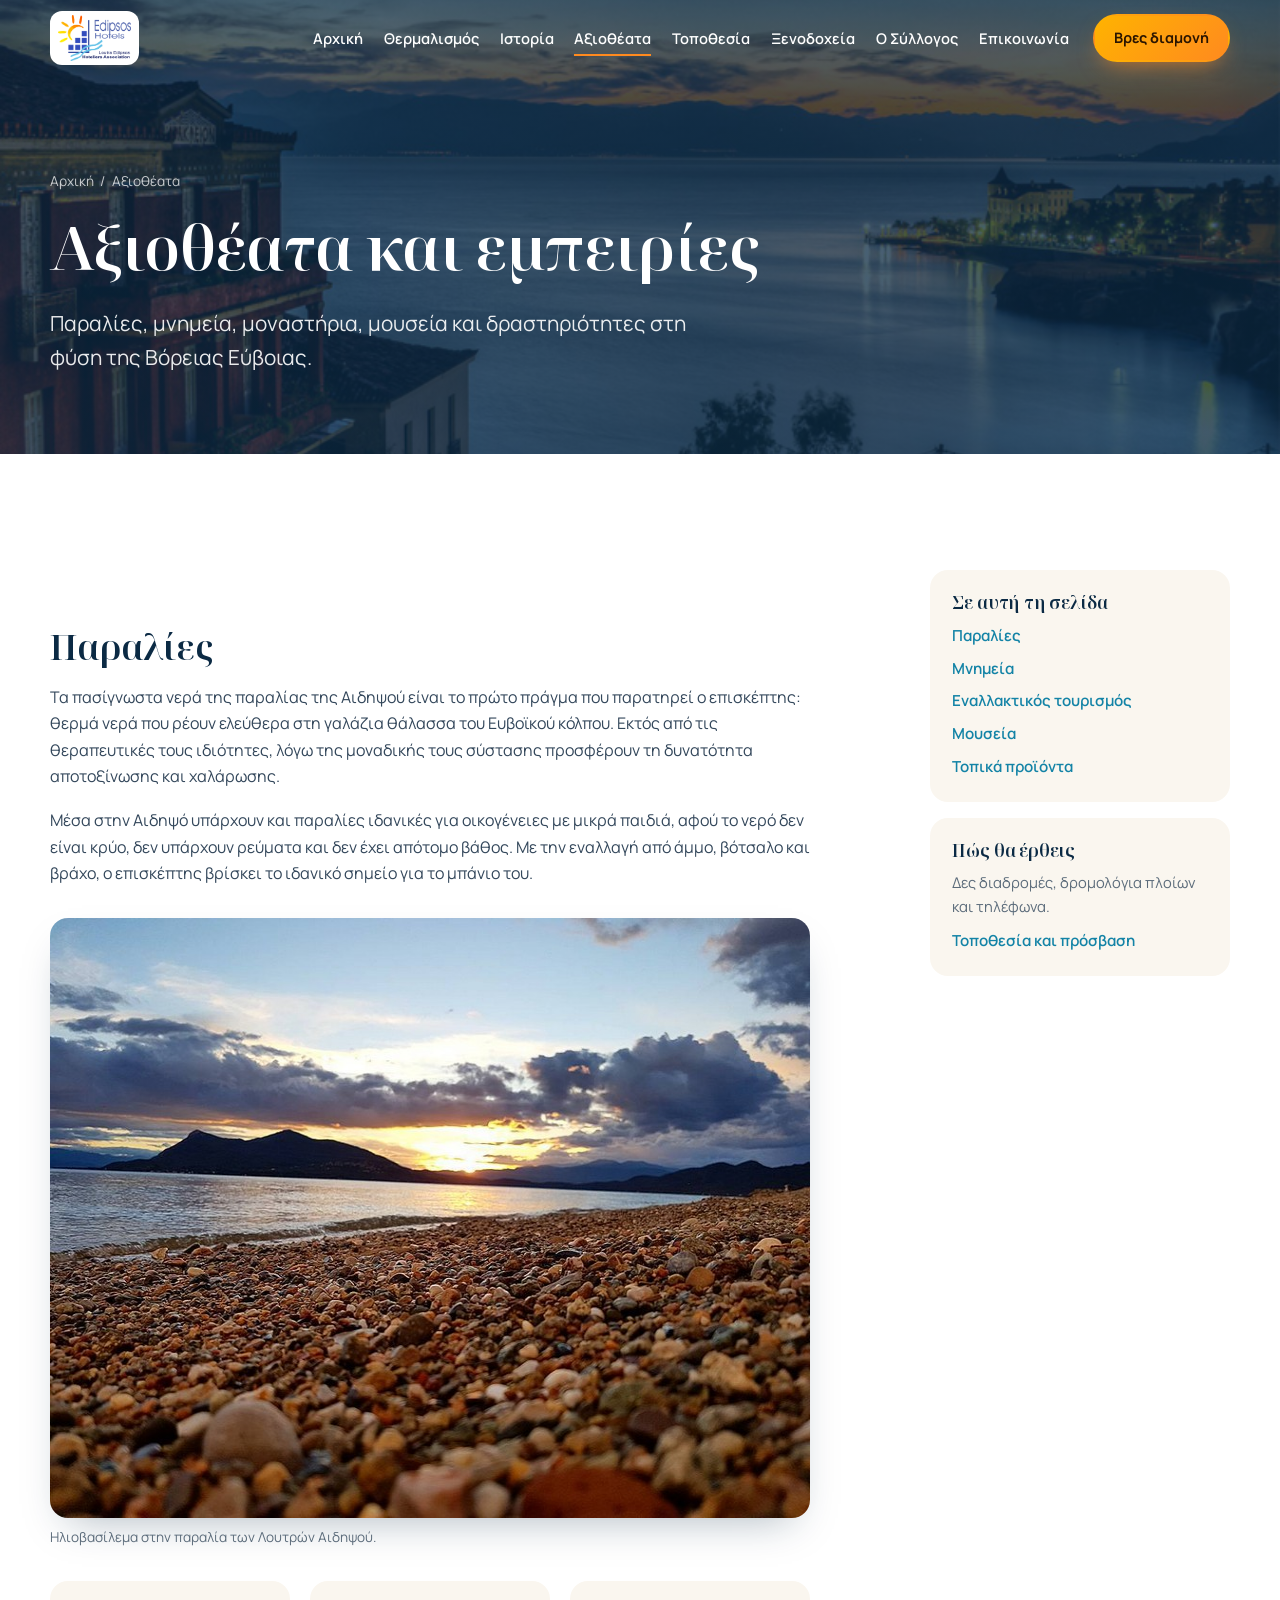
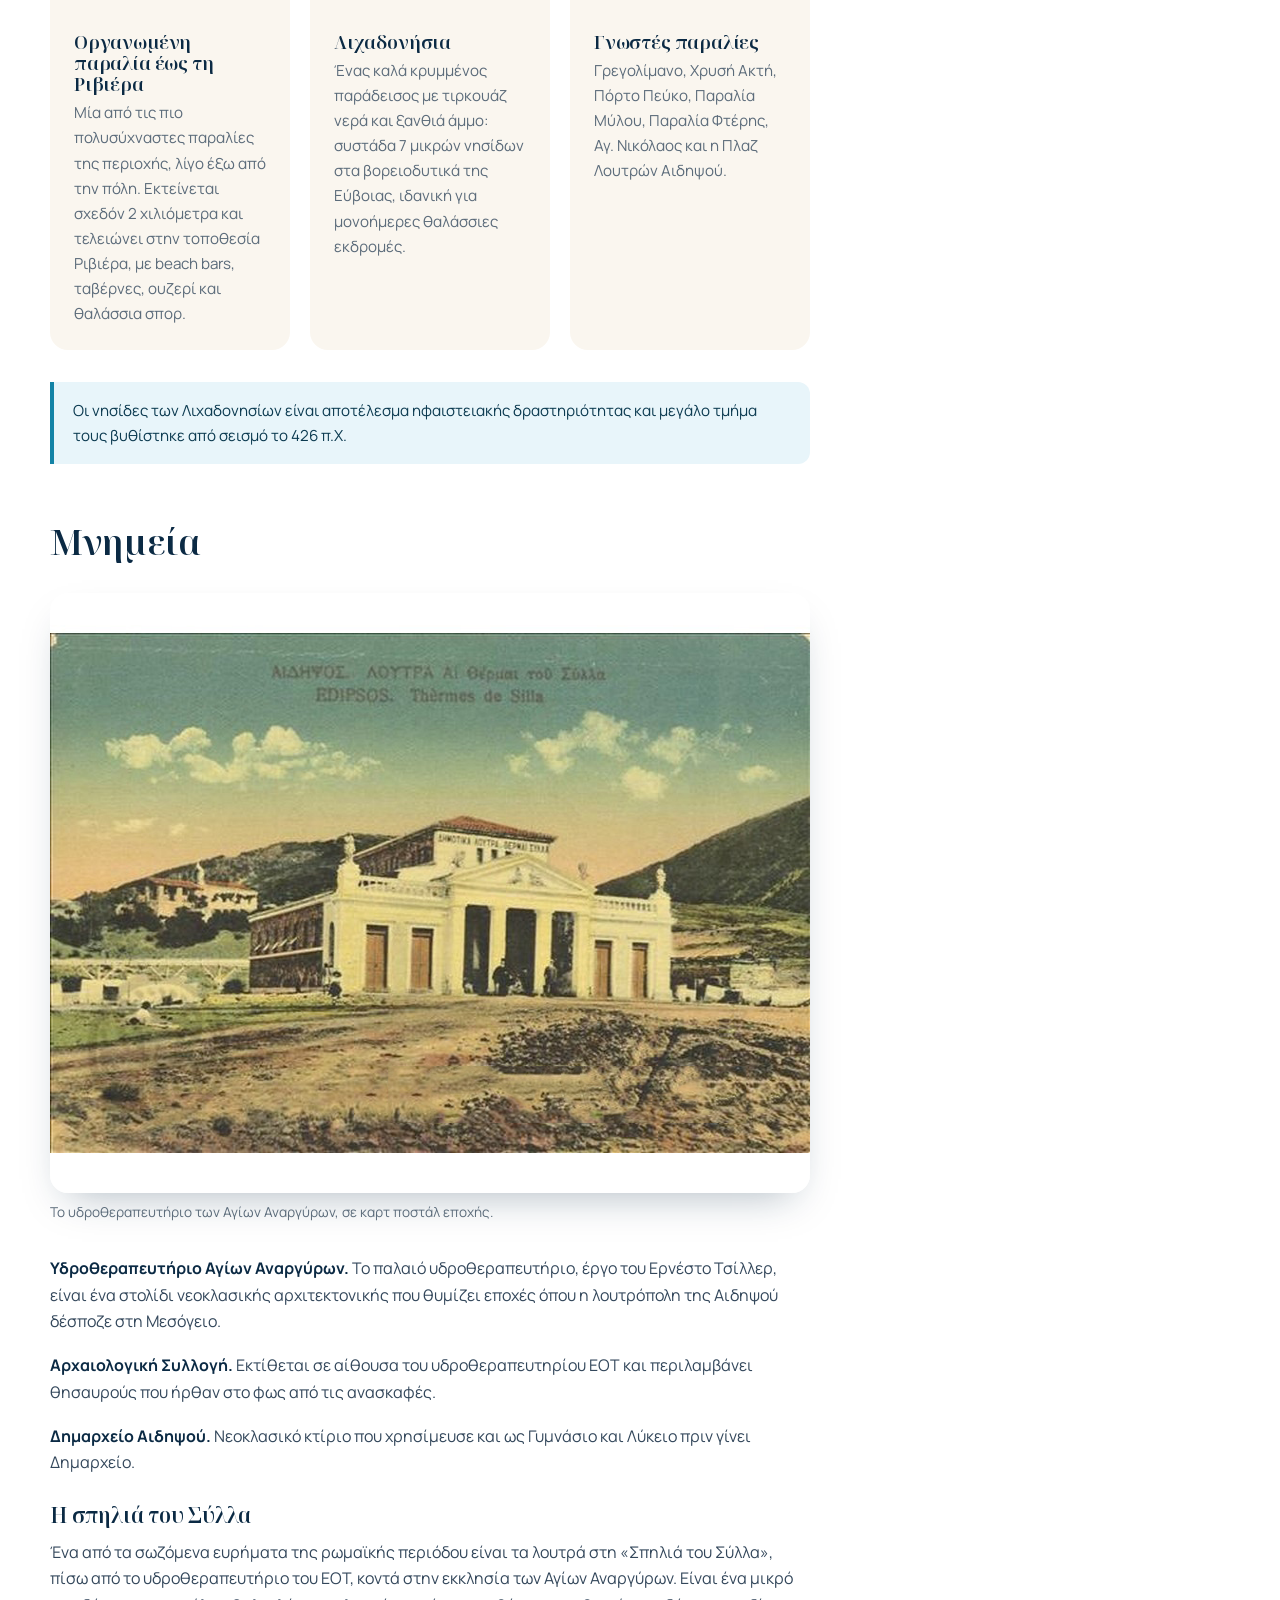
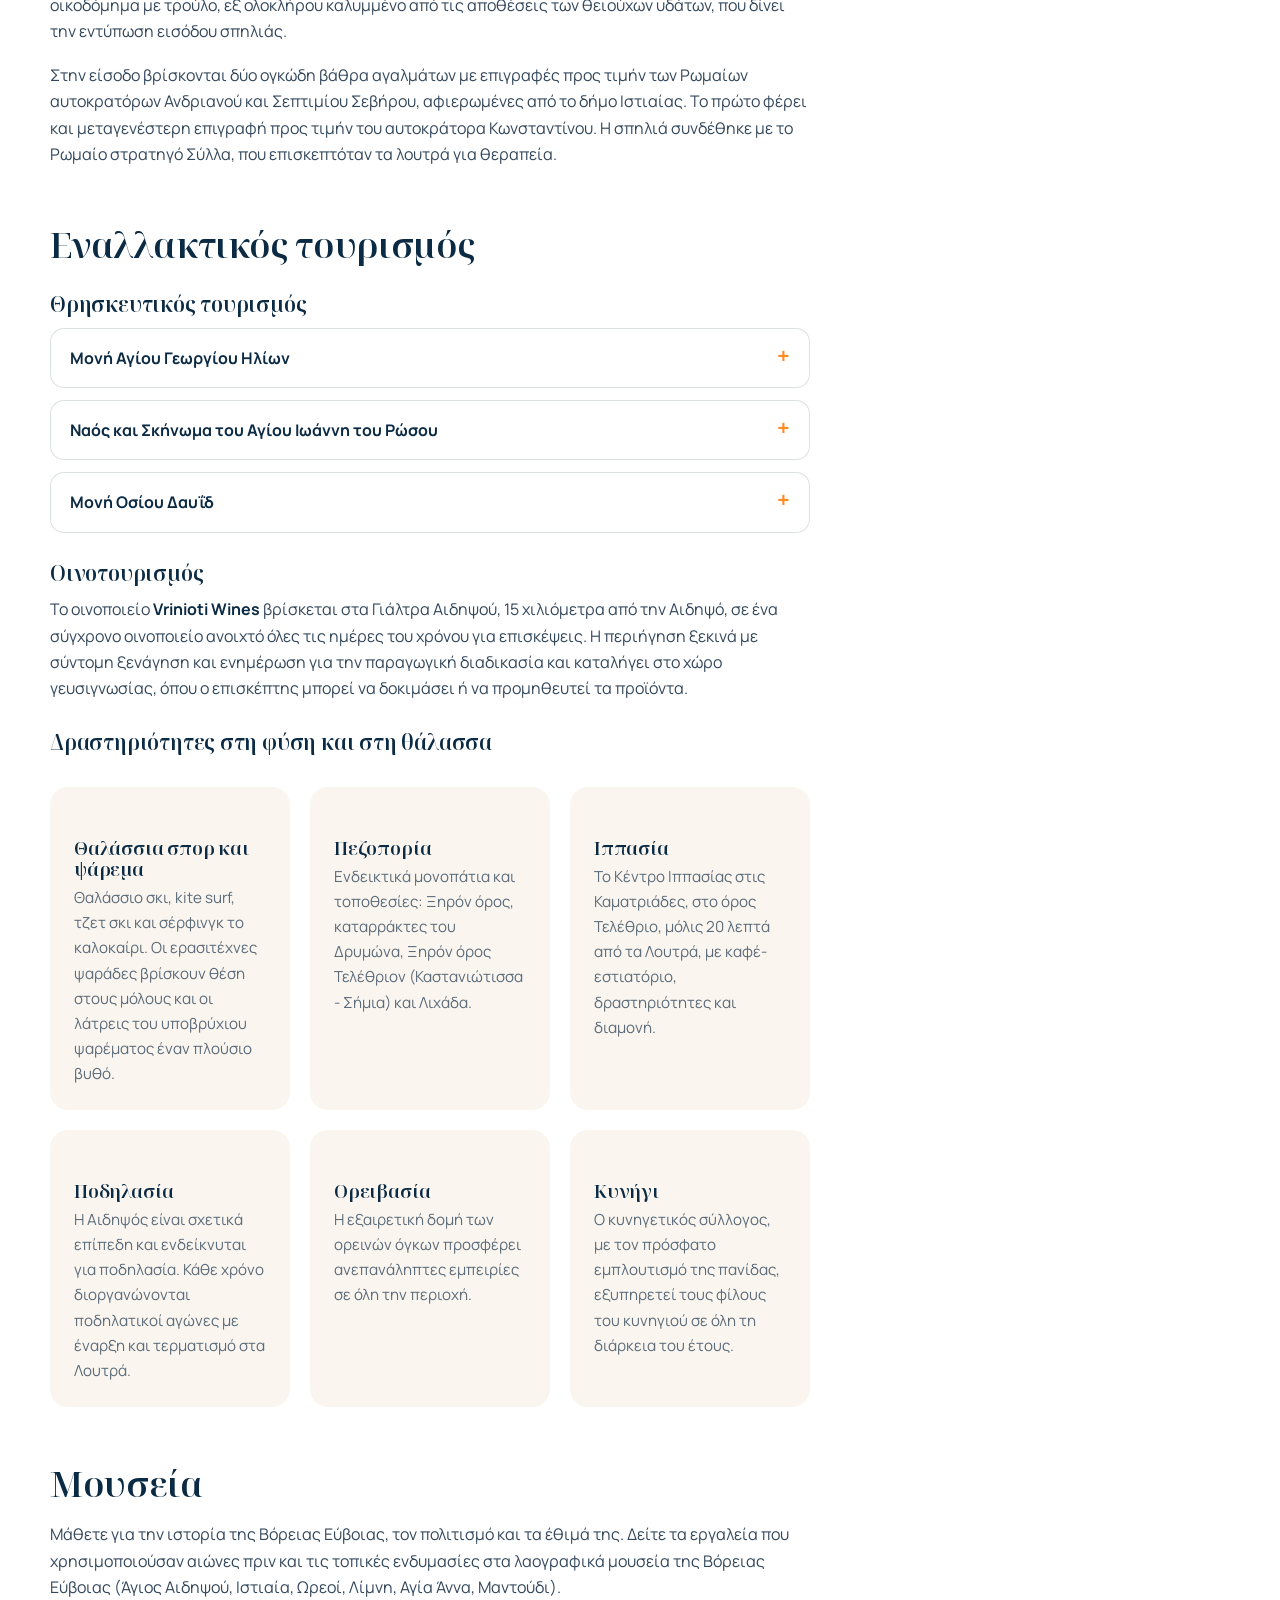
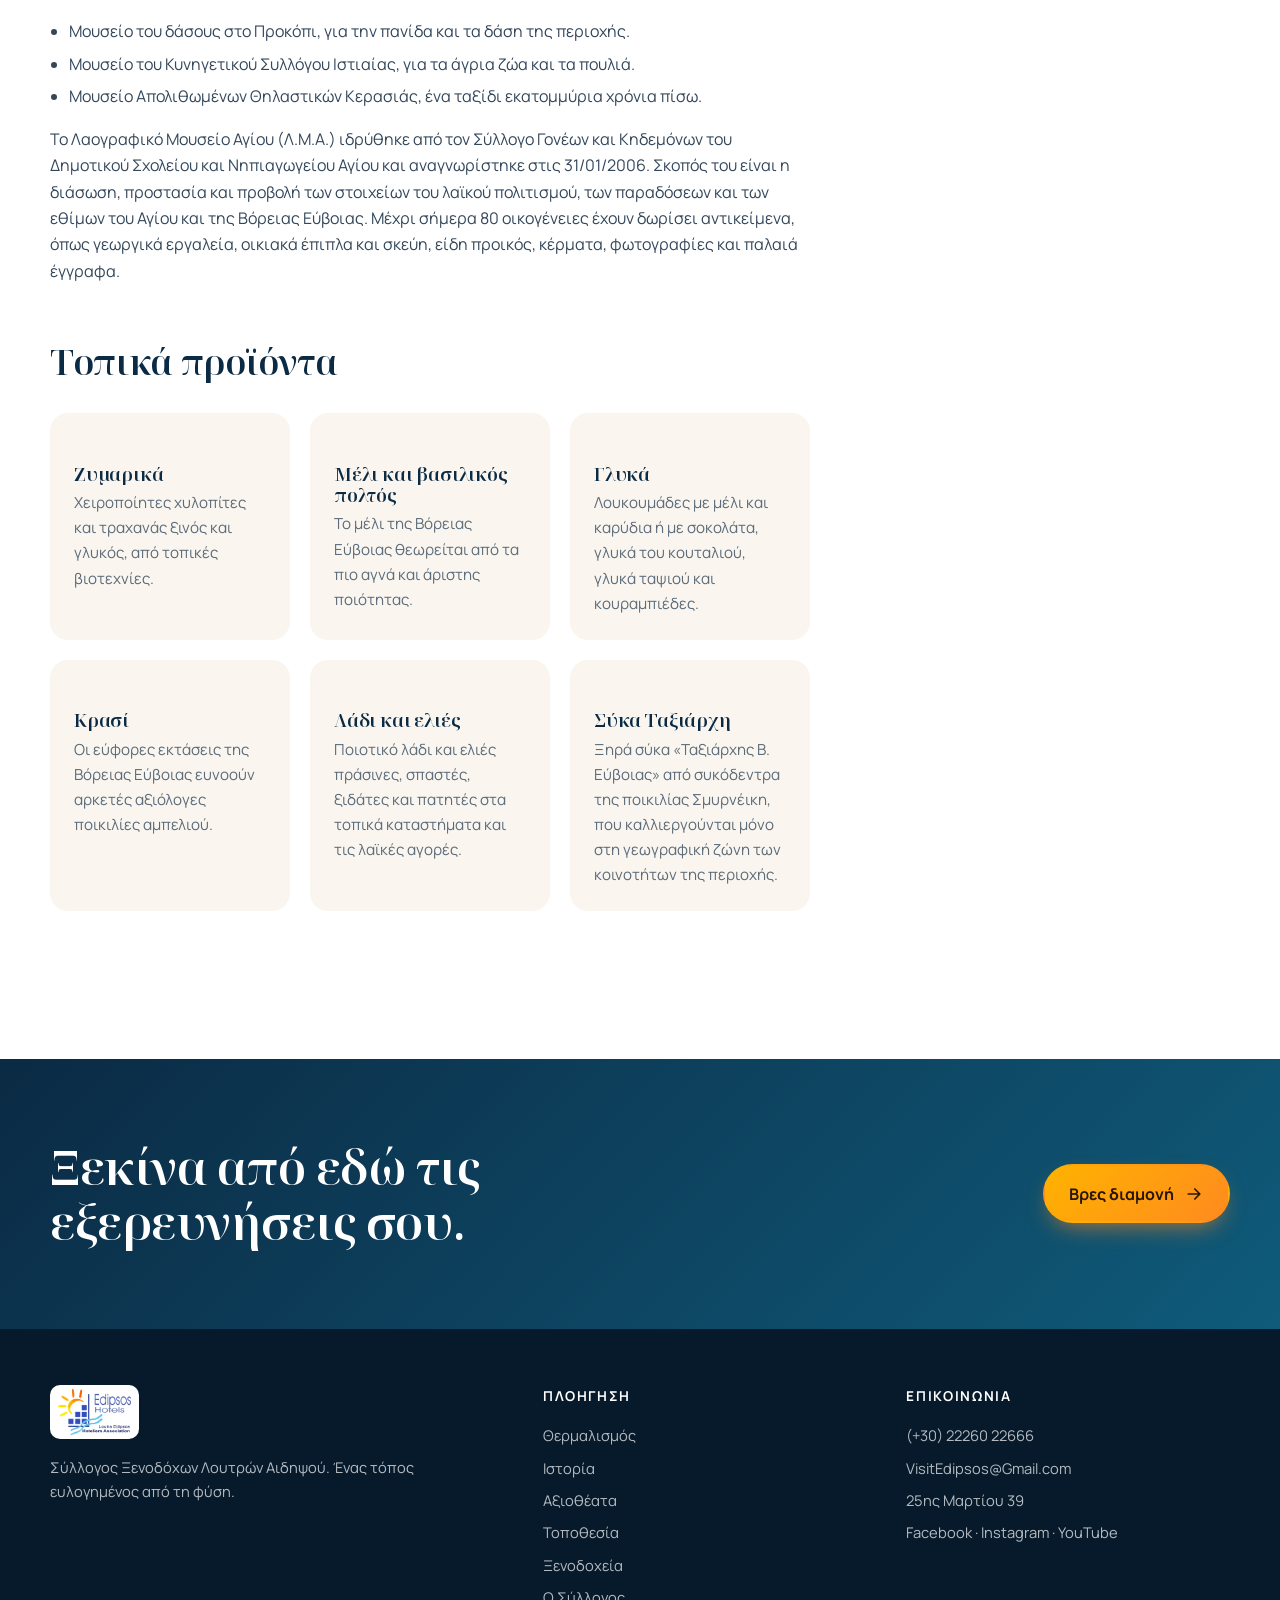
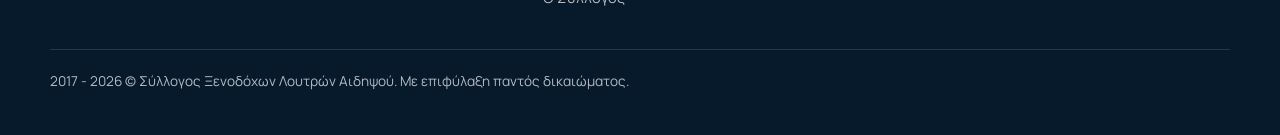
==== axiotheata.html @ 681fbba2 "Add files via upload" ====
<!DOCTYPE html>
<html lang="el">
<head>
  <meta charset="utf-8">
  <meta name="viewport" content="width=device-width, initial-scale=1">
  <title>Αξιοθέατα, παραλίες και εναλλακτικός τουρισμός | Λουτρά Αιδηψού</title>
  <meta name="description" content="Παραλίες, μνημεία, μοναστήρια, μουσεία, οινοτουρισμός και δραστηριότητες στα Λουτρά Αιδηψού και τη Βόρεια Εύβοια.">
  <meta name="theme-color" content="#0b2a44">
  <meta property="og:type" content="website">
  <meta property="og:locale" content="el_GR">
  <meta property="og:title" content="Αξιοθέατα | Λουτρά Αιδηψού">
  <meta property="og:image" content="sunset-hotel.jpg">
  <link rel="icon" href="logo.png">
  <link rel="preconnect" href="https://fonts.googleapis.com">
  <link rel="preconnect" href="https://fonts.gstatic.com" crossorigin>
  <link href="https://fonts.googleapis.com/css2?family=Manrope:wght@400;500;600;700;800&family=Noto+Serif+Display:ital,wght@0,500;0,600;1,500&display=swap" rel="stylesheet">
  <link rel="stylesheet" href="style.css">
</head>
<body>

<svg width="0" height="0" style="position:absolute" aria-hidden="true">
  <defs>
    <symbol id="i-arrow" viewBox="0 0 24 24"><path d="M5 12h14M13 6l6 6-6 6" fill="none" stroke="currentColor" stroke-width="2" stroke-linecap="round" stroke-linejoin="round"/></symbol>
    <symbol id="i-menu" viewBox="0 0 24 24"><path d="M4 7h16M4 12h16M4 17h16" fill="none" stroke="currentColor" stroke-width="2" stroke-linecap="round"/></symbol>
    <symbol id="i-close" viewBox="0 0 24 24"><path d="M6 6l12 12M18 6L6 18" fill="none" stroke="currentColor" stroke-width="2" stroke-linecap="round"/></symbol>
  </defs>
</svg>

<header class="site-header" id="top">
  <div class="container nav">
    <a class="brand" href="index.html" aria-label="Λουτρά Αιδηψού - Αρχική">
      <img src="logo.png" alt="Edipsos Hotels - Σύλλογος Ξενοδόχων Λουτρών Αιδηψού" width="120" height="76">
    </a>
    <nav id="menu" class="menu" aria-label="Κύριο μενού">
      <a href="index.html">Αρχική</a>
      <a href="thermalismos.html">Θερμαλισμός</a>
      <a href="istoria.html">Ιστορία</a>
      <a href="axiotheata.html" aria-current="page">Αξιοθέατα</a>
      <a href="topothesia.html">Τοποθεσία</a>
      <a href="xenodoxeia.html">Ξενοδοχεία</a>
      <a href="syllogos.html">Ο Σύλλογος</a>
      <a href="epikoinonia.html">Επικοινωνία</a>
    </nav>
    <a class="btn btn-sun nav-cta" href="xenodoxeia.html">Βρες διαμονή</a>
    <button class="menu-toggle" id="menuToggle" aria-expanded="false" aria-controls="menu" aria-label="Άνοιγμα μενού">
      <svg class="ico"><use href="#i-menu"/></svg>
    </button>
  </div>
</header>

<main>
<section class="page-hero" style="background-image:url('sunset-hotel.jpg')">
  <div class="container">
    <p class="crumbs"><a href="index.html">Αρχική</a><span>/</span>Αξιοθέατα</p>
    <h1>Αξιοθέατα και εμπειρίες</h1>
    <p class="lead">Παραλίες, μνημεία, μοναστήρια, μουσεία και δραστηριότητες στη φύση της Βόρειας Εύβοιας.</p>
  </div>
</section>

<section class="section">
  <div class="container layout">
    <article class="prose">

      <h2 id="beaches">Παραλίες</h2>
      <p>Τα πασίγνωστα νερά της παραλίας της Αιδηψού είναι το πρώτο πράγμα που παρατηρεί ο επισκέπτης: θερμά νερά που ρέουν ελεύθερα στη γαλάζια θάλασσα του Ευβοϊκού κόλπου. Εκτός από τις θεραπευτικές τους ιδιότητες, λόγω της μοναδικής τους σύστασης προσφέρουν τη δυνατότητα αποτοξίνωσης και χαλάρωσης.</p>
      <p>Μέσα στην Αιδηψό υπάρχουν και παραλίες ιδανικές για οικογένειες με μικρά παιδιά, αφού το νερό δεν είναι κρύο, δεν υπάρχουν ρεύματα και δεν έχει απότομο βάθος. Με την εναλλαγή από άμμο, βότσαλο και βράχο, ο επισκέπτης βρίσκει το ιδανικό σημείο για το μπάνιο του.</p>

      <figure class="figure">
        <img src="pebbles-sunset.jpg" alt="Ηλιοβασίλεμα πάνω από τα βότσαλα της παραλίας" loading="lazy" width="800" height="600">
        <figcaption>Ηλιοβασίλεμα στην παραλία των Λουτρών Αιδηψού.</figcaption>
      </figure>

      <div class="feature-grid">
        <div class="feature">
          <h3>Οργανωμένη παραλία έως τη Ριβιέρα</h3>
          <p>Μία από τις πιο πολυσύχναστες παραλίες της περιοχής, λίγο έξω από την πόλη. Εκτείνεται σχεδόν 2 χιλιόμετρα και τελειώνει στην τοποθεσία Ριβιέρα, με beach bars, ταβέρνες, ουζερί και θαλάσσια σπορ.</p>
        </div>
        <div class="feature">
          <h3>Λιχαδονήσια</h3>
          <p>Ένας καλά κρυμμένος παράδεισος με τιρκουάζ νερά και ξανθιά άμμο: συστάδα 7 μικρών νησίδων στα βορειοδυτικά της Εύβοιας, ιδανική για μονοήμερες θαλάσσιες εκδρομές.</p>
        </div>
        <div class="feature">
          <h3>Γνωστές παραλίες</h3>
          <p>Γρεγολίμανο, Χρυσή Ακτή, Πόρτο Πεύκο, Παραλία Μύλου, Παραλία Φτέρης, Αγ. Νικόλαος και η Πλαζ Λουτρών Αιδηψού.</p>
        </div>
      </div>
      <p class="notice info">Οι νησίδες των Λιχαδονησίων είναι αποτέλεσμα ηφαιστειακής δραστηριότητας και μεγάλο τμήμα τους βυθίστηκε από σεισμό το 426 π.Χ.</p>

      <h2 id="monuments">Μνημεία</h2>
      <figure class="figure">
        <img src="old-baths.jpg" alt="Το υδροθεραπευτήριο των Αγίων Αναργύρων σε έγχρωμη καρτ ποστάλ εποχής" loading="lazy" width="800" height="600">
        <figcaption>Το υδροθεραπευτήριο των Αγίων Αναργύρων, σε καρτ ποστάλ εποχής.</figcaption>
      </figure>
      <p><strong>Υδροθεραπευτήριο Αγίων Αναργύρων.</strong> Το παλαιό υδροθεραπευτήριο, έργο του Ερνέστο Τσίλλερ, είναι ένα στολίδι νεοκλασικής αρχιτεκτονικής που θυμίζει εποχές όπου η λουτρόπολη της Αιδηψού δέσποζε στη Μεσόγειο.</p>
      <p><strong>Αρχαιολογική Συλλογή.</strong> Εκτίθεται σε αίθουσα του υδροθεραπευτηρίου ΕΟΤ και περιλαμβάνει θησαυρούς που ήρθαν στο φως από τις ανασκαφές.</p>
      <p><strong>Δημαρχείο Αιδηψού.</strong> Νεοκλασικό κτίριο που χρησίμευσε και ως Γυμνάσιο και Λύκειο πριν γίνει Δημαρχείο.</p>

      <h3 id="sylla">Η σπηλιά του Σύλλα</h3>
      <p>Ένα από τα σωζόμενα ευρήματα της ρωμαϊκής περιόδου είναι τα λουτρά στη «Σπηλιά του Σύλλα», πίσω από το υδροθεραπευτήριο του ΕΟΤ, κοντά στην εκκλησία των Αγίων Αναργύρων. Είναι ένα μικρό οικοδόμημα με τρούλο, εξ ολοκλήρου καλυμμένο από τις αποθέσεις των θειούχων υδάτων, που δίνει την εντύπωση εισόδου σπηλιάς.</p>
      <p>Στην είσοδο βρίσκονται δύο ογκώδη βάθρα αγαλμάτων με επιγραφές προς τιμήν των Ρωμαίων αυτοκρατόρων Ανδριανού και Σεπτιμίου Σεβήρου, αφιερωμένες από το δήμο Ιστιαίας. Το πρώτο φέρει και μεταγενέστερη επιγραφή προς τιμήν του αυτοκράτορα Κωνσταντίνου. Η σπηλιά συνδέθηκε με το Ρωμαίο στρατηγό Σύλλα, που επισκεπτόταν τα λουτρά για θεραπεία.</p>

      <h2 id="alt">Εναλλακτικός τουρισμός</h2>
      <h3>Θρησκευτικός τουρισμός</h3>
      <details>
        <summary>Μονή Αγίου Γεωργίου Ηλίων</summary>
        <div>
          <p>Η γυναικεία μονή βρίσκεται σε πανοραμική τοποθεσία στο όρος Τελέθριο, μεταξύ των βουνών Βαλάντι (883 μ.) και Γυμνό (748 μ.), με θέα την απεραντοσύνη του ουρανού και της θάλασσας. Στη μονή υπάρχουν τίμια λείψανα των Αγίων Γεωργίου, Μαρίνης, Μάμαντος και Κυριακής.</p>
          <p>Το Καθολικό είναι βυζαντινού ρυθμού, με τρούλο και νάρθηκα. Το ξυλόγλυπτο τέμπλο, αριστούργημα ξυλογλυπτικής, φέρει χρονολογία κατασκευής 1834. Μέσω της βυζαντινής κατακόμβης ο προσκυνητής οδηγείται με υπόγειο θολωτό διάδρομο στο ναΐδριο του Αγίου Ιωάννη του Προδρόμου. Επί αιώνες ήταν ανδρική μονή και το 1970 μετατράπηκε σε γυναικεία. Εικάζεται ότι κτίστηκε στα ερείπια αρχαίου ναού του Απόλλωνα, ενώ η επικρατέστερη άποψη τοποθετεί την ίδρυσή της το 1259 μ.Χ.</p>
        </div>
      </details>
      <details>
        <summary>Ναός και Σκήνωμα του Αγίου Ιωάννη του Ρώσου</summary>
        <div>
          <p>Ο Όσιος Ιωάννης ο Ρώσος γεννήθηκε σε χωριό της νότιας Ρωσίας γύρω στο 1690. Αιχμαλωτίστηκε στον Ρωσοτουρκικό Πόλεμο του 1710-1711 και πουλήθηκε σε Οθωμανό αξιωματικό στο Προκόπι της Καππαδοκίας. Παρά τις πιέσεις δεν άλλαξε την πίστη του και με την ταπείνωση και την αγιότητά του κέρδισε τον σεβασμό όλων. Το σκήνωμά του φυλάσσεται στον ναό του στη Βόρεια Εύβοια.</p>
        </div>
      </details>
      <details>
        <summary>Μονή Οσίου Δαυΐδ</summary>
        <div>
          <p>Ο Όσιος Δαυΐδ, από τη Γαρδινίτζα, έκτισε κοντά στο χωριό Ροβιές Ναό της Μεταμορφώσεως του Κυρίου και ίδρυσε μονή, όπου συνέρρευσαν πολλοί μοναχοί. Στη μονή μόνασε, κοιμήθηκε και ενταφιάστηκε ένας από τους τρεις σύγχρονους αγίους, ο πατήρ Ιάκωβος (1920-1991). Σε απόσταση χιλιομέτρου βορείως βρίσκεται το «Αγιονέρι», όπου κατά την παράδοση ο Όσιος χτύπησε με το ραβδί του το βράχο και ανέβλυσε ιαματικό νερό. Σε 20 λεπτά με τα πόδια νότια υπάρχει το «Ασκητήριο» του Οσίου, ένα μικρό σπήλαιο με το παρεκκλήσιο του Αγ. Χαραλάμπους.</p>
        </div>
      </details>

      <h3>Οινοτουρισμός</h3>
      <p>Το οινοποιείο <strong>Vrinioti Wines</strong> βρίσκεται στα Γιάλτρα Αιδηψού, 15 χιλιόμετρα από την Αιδηψό, σε ένα σύγχρονο οινοποιείο ανοιχτό όλες τις ημέρες του χρόνου για επισκέψεις. Η περιήγηση ξεκινά με σύντομη ξενάγηση και ενημέρωση για την παραγωγική διαδικασία και καταλήγει στο χώρο γευσιγνωσίας, όπου ο επισκέπτης μπορεί να δοκιμάσει ή να προμηθευτεί τα προϊόντα.</p>

      <h3>Δραστηριότητες στη φύση και στη θάλασσα</h3>
      <div class="feature-grid">
        <div class="feature">
          <h3>Θαλάσσια σπορ και ψάρεμα</h3>
          <p>Θαλάσσιο σκι, kite surf, τζετ σκι και σέρφινγκ το καλοκαίρι. Οι ερασιτέχνες ψαράδες βρίσκουν θέση στους μόλους και οι λάτρεις του υποβρύχιου ψαρέματος έναν πλούσιο βυθό.</p>
        </div>
        <div class="feature">
          <h3>Πεζοπορία</h3>
          <p>Ενδεικτικά μονοπάτια και τοποθεσίες: Ξηρόν όρος, καταρράκτες του Δρυμώνα, Ξηρόν όρος Τελέθριον (Καστανιώτισσα - Σήμια) και Λιχάδα.</p>
        </div>
        <div class="feature">
          <h3>Ιππασία</h3>
          <p>Το Κέντρο Ιππασίας στις Καματριάδες, στο όρος Τελέθριο, μόλις 20 λεπτά από τα Λουτρά, με καφέ-εστιατόριο, δραστηριότητες και διαμονή.</p>
        </div>
        <div class="feature">
          <h3>Ποδηλασία</h3>
          <p>Η Αιδηψός είναι σχετικά επίπεδη και ενδείκνυται για ποδηλασία. Κάθε χρόνο διοργανώνονται ποδηλατικοί αγώνες με έναρξη και τερματισμό στα Λουτρά.</p>
        </div>
        <div class="feature">
          <h3>Ορειβασία</h3>
          <p>Η εξαιρετική δομή των ορεινών όγκων προσφέρει ανεπανάληπτες εμπειρίες σε όλη την περιοχή.</p>
        </div>
        <div class="feature">
          <h3>Κυνήγι</h3>
          <p>Ο κυνηγετικός σύλλογος, με τον πρόσφατο εμπλουτισμό της πανίδας, εξυπηρετεί τους φίλους του κυνηγιού σε όλη τη διάρκεια του έτους.</p>
        </div>
      </div>

      <h2 id="museums">Μουσεία</h2>
      <p>Μάθετε για την ιστορία της Βόρειας Εύβοιας, τον πολιτισμό και τα έθιμά της. Δείτε τα εργαλεία που χρησιμοποιούσαν αιώνες πριν και τις τοπικές ενδυμασίες στα λαογραφικά μουσεία της Βόρειας Εύβοιας (Άγιος Αιδηψού, Ιστιαία, Ωρεοί, Λίμνη, Αγία Άννα, Μαντούδι).</p>
      <ul>
        <li>Μουσείο του δάσους στο Προκόπι, για την πανίδα και τα δάση της περιοχής.</li>
        <li>Μουσείο του Κυνηγετικού Συλλόγου Ιστιαίας, για τα άγρια ζώα και τα πουλιά.</li>
        <li>Μουσείο Απολιθωμένων Θηλαστικών Κερασιάς, ένα ταξίδι εκατομμύρια χρόνια πίσω.</li>
      </ul>
      <p>Το Λαογραφικό Μουσείο Αγίου (Λ.Μ.Α.) ιδρύθηκε από τον Σύλλογο Γονέων και Κηδεμόνων του Δημοτικού Σχολείου και Νηπιαγωγείου Αγίου και αναγνωρίστηκε στις 31/01/2006. Σκοπός του είναι η διάσωση, προστασία και προβολή των στοιχείων του λαϊκού πολιτισμού, των παραδόσεων και των εθίμων του Αγίου και της Βόρειας Εύβοιας. Μέχρι σήμερα 80 οικογένειες έχουν δωρίσει αντικείμενα, όπως γεωργικά εργαλεία, οικιακά έπιπλα και σκεύη, είδη προικός, κέρματα, φωτογραφίες και παλαιά έγγραφα.</p>

      <h2 id="products">Τοπικά προϊόντα</h2>
      <div class="feature-grid">
        <div class="feature">
          <h3>Ζυμαρικά</h3>
          <p>Χειροποίητες χυλοπίτες και τραχανάς ξινός και γλυκός, από τοπικές βιοτεχνίες.</p>
        </div>
        <div class="feature">
          <h3>Μέλι και βασιλικός πολτός</h3>
          <p>Το μέλι της Βόρειας Εύβοιας θεωρείται από τα πιο αγνά και άριστης ποιότητας.</p>
        </div>
        <div class="feature">
          <h3>Γλυκά</h3>
          <p>Λουκουμάδες με μέλι και καρύδια ή με σοκολάτα, γλυκά του κουταλιού, γλυκά ταψιού και κουραμπιέδες.</p>
        </div>
        <div class="feature">
          <h3>Κρασί</h3>
          <p>Οι εύφορες εκτάσεις της Βόρειας Εύβοιας ευνοούν αρκετές αξιόλογες ποικιλίες αμπελιού.</p>
        </div>
        <div class="feature">
          <h3>Λάδι και ελιές</h3>
          <p>Ποιοτικό λάδι και ελιές πράσινες, σπαστές, ξιδάτες και πατητές στα τοπικά καταστήματα και τις λαϊκές αγορές.</p>
        </div>
        <div class="feature">
          <h3>Σύκα Ταξιάρχη</h3>
          <p>Ξηρά σύκα «Ταξιάρχης Β. Εύβοιας» από συκόδεντρα της ποικιλίας Σμυρνέικη, που καλλιεργούνται μόνο στη γεωγραφική ζώνη των κοινοτήτων της περιοχής.</p>
        </div>
      </div>
    </article>

    <aside class="aside">
      <div class="aside-box">
        <h3>Σε αυτή τη σελίδα</h3>
        <ul>
          <li><a href="#beaches">Παραλίες</a></li>
          <li><a href="#monuments">Μνημεία</a></li>
          <li><a href="#alt">Εναλλακτικός τουρισμός</a></li>
          <li><a href="#museums">Μουσεία</a></li>
          <li><a href="#products">Τοπικά προϊόντα</a></li>
        </ul>
      </div>
      <div class="aside-box">
        <h3>Πώς θα έρθεις</h3>
        <p>Δες διαδρομές, δρομολόγια πλοίων και τηλέφωνα.</p>
        <p style="margin-top:.6rem"><a href="topothesia.html">Τοποθεσία και πρόσβαση</a></p>
      </div>
    </aside>
  </div>
</section>

<section class="cta-band">
  <div class="container cta-inner">
    <h2>Ξεκίνα από εδώ τις εξερευνήσεις σου.</h2>
    <a class="btn btn-sun" href="xenodoxeia.html">Βρες διαμονή <svg class="ico"><use href="#i-arrow"/></svg></a>
  </div>
</section>
</main>

<footer class="site-footer">
  <div class="container">
    <div class="foot-grid">
      <div>
        <img src="logo.png" alt="Edipsos Hotels" width="90" height="57">
        <p>Σύλλογος Ξενοδόχων Λουτρών Αιδηψού. Ένας τόπος ευλογημένος από τη φύση.</p>
      </div>
      <div>
        <h4>Πλοήγηση</h4>
        <ul>
          <li><a href="thermalismos.html">Θερμαλισμός</a></li>
          <li><a href="istoria.html">Ιστορία</a></li>
          <li><a href="axiotheata.html">Αξιοθέατα</a></li>
          <li><a href="topothesia.html">Τοποθεσία</a></li>
          <li><a href="xenodoxeia.html">Ξενοδοχεία</a></li>
          <li><a href="syllogos.html">Ο Σύλλογος</a></li>
        </ul>
      </div>
      <div>
        <h4>Επικοινωνία</h4>
        <ul>
          <li><a href="tel:+302226022666">(+30) 22260 22666</a></li>
          <li><a href="mailto:VisitEdipsos@Gmail.com">VisitEdipsos@Gmail.com</a></li>
          <li>25ης Μαρτίου 39</li>
          <li><a href="https://www.facebook.com/visitedipsos.gr/" target="_blank" rel="noopener">Facebook</a> &middot; <a href="https://www.instagram.com/explore/tags/edipsos/" target="_blank" rel="noopener">Instagram</a> &middot; <a href="https://www.youtube.com/channel/UCyaTz2kGDLdaa71J5itsKyw" target="_blank" rel="noopener">YouTube</a></li>
        </ul>
      </div>
    </div>
    <p class="foot-bottom">2017 - <span id="year"></span> &copy; Σύλλογος Ξενοδόχων Λουτρών Αιδηψού. Με επιφύλαξη παντός δικαιώματος.</p>
  </div>
</footer>

<script src="main.js"></script>
</body>
</html>
---- style.css ----
:root {
  --ink: #0b2a44;
  --ink-2: #123a5c;
  --sea: #1383a6;
  --aqua: #5fc0e6;
  --sun: #ff8a1f;
  --sun-2: #ffb300;
  --sand: #faf6ef;
  --white: #fff;
  --muted: #5b6b7a;
  --radius: 18px;
  --shadow: 0 18px 40px -18px rgba(11, 42, 68, .35);
  --font: "Manrope", system-ui, -apple-system, "Segoe UI", sans-serif;
  --font-display: "Noto Serif Display", Georgia, serif;
}

*, *::before, *::after { box-sizing: border-box; }
html { scroll-behavior: smooth; scroll-padding-top: 90px; }
body { margin: 0; font-family: var(--font); color: var(--ink); background: var(--white); line-height: 1.65; -webkit-font-smoothing: antialiased; }
img { max-width: 100%; display: block; }
a { color: inherit; }
h1, h2, h3 { font-family: var(--font-display); font-weight: 600; line-height: 1.15; margin: 0 0 .5em; letter-spacing: -.01em; }
h1 { font-size: clamp(2.5rem, 6.5vw, 5rem); }
h2 { font-size: clamp(1.9rem, 4vw, 3rem); }
h3 { font-size: 1.3rem; }
p { margin: 0 0 1.1em; }

.container { width: min(1180px, 100% - 40px); margin-inline: auto; }
.section { padding: clamp(64px, 9vw, 120px) 0; }
.ico { width: 20px; height: 20px; flex: none; }
.ico-lg { width: 40px; height: 40px; color: var(--sea); }

.eyebrow { text-transform: uppercase; letter-spacing: .16em; font-size: .78rem; font-weight: 700; color: var(--sun-2); margin-bottom: 1rem; }
.eyebrow.dark { color: var(--sea); }

/* Buttons */
.btn { display: inline-flex; align-items: center; gap: .6rem; padding: .9rem 1.5rem; border-radius: 999px; font-weight: 700; text-decoration: none; border: 2px solid transparent; cursor: pointer; font: inherit; font-weight: 700; transition: transform .2s, box-shadow .2s, background .2s; }
.btn:hover { transform: translateY(-2px); }
.btn-sun { background: linear-gradient(135deg, var(--sun-2), var(--sun)); color: #2a1500; box-shadow: 0 10px 24px -10px rgba(255, 138, 31, .8); }
.btn-ghost { color: var(--white); border-color: rgba(255, 255, 255, .6); backdrop-filter: blur(4px); }
.btn-ghost:hover { background: rgba(255, 255, 255, .14); }
.btn-dark { background: var(--ink); color: var(--white); }
.link-arrow { display: inline-flex; align-items: center; gap: .5rem; font-weight: 700; color: var(--sea); text-decoration: none; }
.link-arrow:hover .ico { transform: translateX(4px); }
.link-arrow .ico { transition: transform .2s; }

/* Header */
.site-header { position: fixed; inset: 0 0 auto 0; z-index: 50; transition: background .3s, box-shadow .3s; }
.site-header.scrolled { background: rgba(255, 255, 255, .92); backdrop-filter: blur(12px); box-shadow: 0 6px 24px -14px rgba(11, 42, 68, .4); }
.nav { display: flex; align-items: center; gap: 1.5rem; min-height: 76px; }
.brand img { height: 54px; width: auto; background: var(--white); border-radius: 12px; padding: 4px 8px; }
.menu { display: flex; gap: 1.3rem; margin-left: auto; }
.menu a { text-decoration: none; font-weight: 600; font-size: .92rem; color: var(--white); position: relative; padding: 4px 0; }
.menu a[aria-current="page"]::after { width: 100%; }
.scrolled .menu a { color: var(--ink); }
.menu a::after { content: ""; position: absolute; left: 0; bottom: -2px; width: 0; height: 2px; background: var(--sun); transition: width .25s; }
.menu a:hover::after { width: 100%; }
.nav-cta { padding: .65rem 1.2rem; font-size: .9rem; }
.menu-toggle { display: none; background: none; border: 0; color: var(--white); padding: 8px; cursor: pointer; }
.menu-toggle .ico { width: 28px; height: 28px; }
.scrolled .menu-toggle { color: var(--ink); }

/* Hero */
.hero { position: relative; min-height: 100svh; display: flex; flex-direction: column; justify-content: flex-end; color: var(--white); overflow: hidden; background: var(--ink); }
.hero-bg { position: absolute; inset: 0; background: url("hero-sunset.jpg") center/cover no-repeat; transform: scale(1.05); animation: drift 24s ease-in-out infinite alternate; }
.hero::before { content: ""; position: absolute; inset: 0; z-index: 1; background: linear-gradient(180deg, rgba(11, 42, 68, .55) 0%, rgba(11, 42, 68, .25) 40%, rgba(11, 42, 68, .85) 100%); }
.hero-inner { position: relative; z-index: 2; padding: 160px 0 48px; max-width: 1180px; }
.hero h1 { max-width: 14ch; }
.hero h1 em { font-style: italic; color: var(--sun-2); }
.lead { font-size: clamp(1.05rem, 2vw, 1.3rem); max-width: 52ch; color: rgba(255, 255, 255, .9); }
.hero-actions { display: flex; flex-wrap: wrap; gap: 1rem; margin-top: 2rem; }
.stats { position: relative; z-index: 2; list-style: none; padding: 0; margin: 0 auto 32px; display: grid; grid-template-columns: repeat(3, 1fr); gap: 1px; background: rgba(255, 255, 255, .2); border-radius: var(--radius); overflow: hidden; backdrop-filter: blur(10px); }
.stats li { background: rgba(11, 42, 68, .55); padding: 1.2rem 1.5rem; display: flex; flex-direction: column; }
.stats strong { font-family: var(--font-display); font-size: clamp(1.6rem, 3vw, 2.4rem); color: var(--sun-2); line-height: 1.1; }
.stats span { font-size: .9rem; color: rgba(255, 255, 255, .85); }
@keyframes drift { to { transform: scale(1.14) translate(-1.5%, -1%); } }

/* Split layout */
.split { display: grid; grid-template-columns: 1fr 1fr; gap: clamp(32px, 6vw, 88px); align-items: center; }
.split-media { position: relative; }
.split-media img { border-radius: var(--radius); box-shadow: var(--shadow); aspect-ratio: 4 / 3; object-fit: cover; width: 100%; }
.badge-float { position: absolute; left: -18px; bottom: 28px; display: flex; align-items: center; gap: .7rem; max-width: 260px; padding: .9rem 1.1rem; background: var(--white); border-radius: 14px; box-shadow: var(--shadow); font-weight: 700; font-size: .9rem; line-height: 1.3; color: var(--ink); }
.badge-float .ico { color: var(--sun); width: 28px; height: 28px; }
.split-reverse .split-media { order: 2; }

.section-head { max-width: 720px; margin-bottom: 3rem; }
.section-sub { color: var(--muted); font-size: 1.1rem; }

/* Why cards */
.why { background: var(--sand); }
.cards { display: grid; grid-template-columns: repeat(4, 1fr); gap: 20px; }
.card { background: var(--white); border-radius: var(--radius); padding: 2rem 1.6rem; box-shadow: 0 1px 0 rgba(11, 42, 68, .06), var(--shadow); transition: transform .25s; }
.card:hover { transform: translateY(-6px); }
.card h3 { margin-top: 1rem; }
.card p { color: var(--muted); margin: 0; }

/* Thermalism */
.thermal { background: linear-gradient(160deg, var(--ink) 0%, var(--ink-2) 60%, #0f5b7a 100%); color: var(--white); }
.thermal p { color: rgba(255, 255, 255, .85); }
.chips { list-style: none; padding: 0; margin: 1.5rem 0 0; display: flex; flex-wrap: wrap; gap: .6rem; }
.chips li { padding: .5rem 1rem; border-radius: 999px; border: 1px solid rgba(95, 192, 230, .5); background: rgba(95, 192, 230, .1); font-size: .9rem; font-weight: 600; }

/* History */
.timeline { display: grid; grid-template-columns: repeat(3, 1fr); gap: 24px; }
.tl-item { border-top: 3px solid var(--sun); padding-top: 1.4rem; }
.tl-tag { display: inline-block; font-size: .75rem; font-weight: 800; letter-spacing: .12em; text-transform: uppercase; color: var(--sea); margin-bottom: .6rem; }
.tl-item p { color: var(--muted); }
.quote { margin: 4rem 0 0; padding: 2.5rem; border-radius: var(--radius); background: var(--sand); font-family: var(--font-display); font-style: italic; font-size: clamp(1.4rem, 3vw, 2.1rem); text-align: center; color: var(--ink-2); }

/* Sights */
.sights { background: var(--ink); color: var(--white); }
.sights .section-sub { color: rgba(255, 255, 255, .75); }
.sight-grid { display: grid; grid-template-columns: repeat(3, 1fr); gap: 20px; }
.sight { position: relative; min-height: 420px; border-radius: var(--radius); background-position: center; background-size: cover; background-repeat: no-repeat; overflow: hidden; display: flex; align-items: flex-end; isolation: isolate; }
.sight::before { content: ""; position: absolute; inset: 0; z-index: -1; background: linear-gradient(180deg, transparent 30%, rgba(11, 42, 68, .92)); transition: opacity .3s; }
.sight-body { padding: 1.6rem; }
.sight-body p { margin: 0; color: rgba(255, 255, 255, .85); }
.day { margin-top: 4rem; padding: clamp(24px, 4vw, 48px); border-radius: var(--radius); background: rgba(255, 255, 255, .06); border: 1px solid rgba(255, 255, 255, .12); }
.day-steps { list-style: none; margin: 1.5rem 0 0; padding: 0; display: grid; grid-template-columns: repeat(5, 1fr); gap: 20px; counter-reset: s; }
.day-steps li { position: relative; padding-top: 1rem; border-top: 2px solid var(--sun); color: rgba(255, 255, 255, .85); font-size: .95rem; }
.day-steps span { display: block; font-weight: 800; color: var(--sun-2); margin-bottom: .3rem; }

/* Gallery */
.masonry { columns: 3; column-gap: 16px; }
.shot { display: block; width: 100%; margin: 0 0 16px; padding: 0; border: 0; background: none; border-radius: var(--radius); overflow: hidden; cursor: zoom-in; break-inside: avoid; }
.shot img { width: 100%; height: auto; transition: transform .5s; }
.shot:hover img { transform: scale(1.05); }
.gallery-link { margin-top: 2rem; }

/* Hotels */
.hotels { background: var(--sand); }
.hotel-grid { display: grid; grid-template-columns: repeat(auto-fill, minmax(280px, 1fr)); gap: 20px; }
.hotel { background: var(--white); border-radius: var(--radius); overflow: hidden; box-shadow: var(--shadow); display: flex; flex-direction: column; }
.hotel img { aspect-ratio: 4 / 3; object-fit: cover; width: 100%; }
.hotel-body { padding: 1.3rem; display: flex; flex-direction: column; gap: .4rem; flex: 1; }
.hotel-body h3 { margin: 0; }
.hotel-body p { margin: 0; color: var(--muted); font-size: .95rem; }
.hotel-body .link-arrow { margin-top: auto; padding-top: .6rem; }
.hotel-empty { grid-column: 1 / -1; display: flex; flex-wrap: wrap; align-items: center; justify-content: space-between; gap: 1.5rem; padding: clamp(24px, 4vw, 48px); border-radius: var(--radius); background: var(--white); border: 2px dashed rgba(19, 131, 166, .4); }
.hotel-empty h3 { margin-bottom: .3rem; }
.hotel-empty p { margin: 0; color: var(--muted); max-width: 56ch; }

/* App */
.app { background: linear-gradient(135deg, var(--aqua), #b8e6f5); }
.app-inner { display: grid; grid-template-columns: 1.3fr 1fr; gap: 48px; align-items: center; }
.app h2 { max-width: 18ch; }
.media-box { background: rgba(255, 255, 255, .75); backdrop-filter: blur(8px); border-radius: var(--radius); padding: 1.8rem; }
.media-box h3 { margin-bottom: 1rem; }
.media-box ul { list-style: none; margin: 0; padding: 0; }
.media-box li { display: flex; flex-direction: column; padding: .8rem 0; border-top: 1px solid rgba(11, 42, 68, .15); }
.media-box li span { color: var(--muted); font-size: .9rem; }

/* Contact */
.contact { background: var(--ink); color: var(--white); }
.contact-inner { display: grid; grid-template-columns: 1fr 1fr; gap: clamp(32px, 6vw, 80px); align-items: start; }
.contact p { color: rgba(255, 255, 255, .8); }
.contact-list { list-style: none; padding: 0; margin: 2rem 0; display: grid; gap: 1rem; }
.contact-list li { display: flex; align-items: center; gap: .8rem; }
.contact-list .ico { color: var(--sun-2); }
.contact-list a { text-decoration: none; font-weight: 600; }
.contact-list a:hover { color: var(--sun-2); }
.socials { display: flex; gap: .8rem; }
.socials a { display: grid; place-items: center; width: 46px; height: 46px; border-radius: 50%; border: 1px solid rgba(255, 255, 255, .3); transition: background .2s, border-color .2s; }
.socials a:hover { background: var(--sun); border-color: var(--sun); color: #2a1500; }
.form { display: grid; gap: 1rem; background: rgba(255, 255, 255, .06); border: 1px solid rgba(255, 255, 255, .14); border-radius: var(--radius); padding: clamp(20px, 3vw, 36px); }
.form label { display: grid; gap: .4rem; font-weight: 600; font-size: .9rem; }
.form input, .form textarea { font: inherit; padding: .85rem 1rem; border-radius: 12px; border: 1px solid rgba(255, 255, 255, .25); background: rgba(255, 255, 255, .08); color: var(--white); }
.form input:focus, .form textarea:focus { outline: 2px solid var(--aqua); outline-offset: 1px; }
.form .btn { justify-self: start; }
.form-note { margin: 0; font-size: .9rem; min-height: 1.2em; }

/* Footer */
.site-footer { background: #071a2b; color: rgba(255, 255, 255, .7); padding: 56px 0 28px; font-size: .92rem; }
.foot-grid { display: grid; grid-template-columns: 1.4fr 1fr 1fr; gap: 40px; }
.foot-grid img { height: 54px; width: auto; background: var(--white); border-radius: 10px; padding: 4px 8px; margin-bottom: 1rem; }
.foot-grid h4 { color: var(--white); font-size: .85rem; text-transform: uppercase; letter-spacing: .12em; margin: 0 0 1rem; }
.foot-grid ul { list-style: none; margin: 0; padding: 0; display: grid; gap: .5rem; }
.foot-grid a { text-decoration: none; }
.foot-grid a:hover { color: var(--sun-2); }
.foot-bottom { margin-top: 40px; padding-top: 20px; border-top: 1px solid rgba(255, 255, 255, .12); font-size: .85rem; }

/* Lightbox */
.lightbox { position: fixed; inset: 0; z-index: 100; background: rgba(5, 18, 30, .94); display: grid; place-items: center; padding: 24px; }
.lightbox[hidden] { display: none; }
.lightbox img { max-height: 88vh; border-radius: 12px; }
.lb-close { position: absolute; top: 18px; right: 18px; background: none; border: 0; color: var(--white); cursor: pointer; padding: 8px; }
.lb-close .ico { width: 32px; height: 32px; }

/* Reveal */
.reveal { opacity: 0; transform: translateY(24px); transition: opacity .7s ease, transform .7s ease; }
.reveal.in { opacity: 1; transform: none; }

:focus-visible { outline: 3px solid var(--sun); outline-offset: 3px; }

@media (max-width: 1000px) {
  .cards { grid-template-columns: repeat(2, 1fr); }
  .day-steps { grid-template-columns: repeat(2, 1fr); }
  .sight-grid, .timeline { grid-template-columns: 1fr; }
  .sight { min-height: 320px; }
  .masonry { columns: 2; }
}

@media (max-width: 1080px) {
  .menu-toggle { display: block; margin-left: auto; }
  .nav-cta { display: none; }
  .menu { position: fixed; inset: 76px 0 auto 0; flex-direction: column; gap: 0; background: var(--white); padding: 12px 20px 24px; box-shadow: 0 20px 30px -20px rgba(11, 42, 68, .5); transform: translateY(-120%); transition: transform .3s; margin: 0; }
  .menu.open { transform: none; }
  .menu a, .scrolled .menu a { color: var(--ink); padding: 14px 0; border-bottom: 1px solid rgba(11, 42, 68, .08); }
  .site-header:has(.menu.open) { background: var(--white); }
  .site-header:has(.menu.open) .menu-toggle { color: var(--ink); }
  .split, .app-inner, .contact-inner { grid-template-columns: 1fr; }
  .split-reverse .split-media { order: 0; }
  .badge-float { left: 12px; }
  .stats { grid-template-columns: 1fr; }
}

@media (max-width: 560px) {
  .cards, .day-steps { grid-template-columns: 1fr; }
  .masonry { columns: 1; }
}

@media (prefers-reduced-motion: reduce) {
  html { scroll-behavior: auto; }
  .hero-bg { animation: none; }
  .reveal { opacity: 1; transform: none; transition: none; }
}

/* ---------- Inner pages ---------- */
.page-hero { position: relative; color: var(--white); padding: 170px 0 80px; background-color: var(--ink); background-position: center; background-size: cover; background-repeat: no-repeat; overflow: hidden; isolation: isolate; }
.page-hero::before { content: ""; position: absolute; inset: 0; z-index: -1; background: linear-gradient(180deg, rgba(11, 42, 68, .7), rgba(11, 42, 68, .78)); }
.page-hero h1 { font-size: clamp(2.2rem, 5vw, 3.8rem); margin-bottom: .4em; }
.page-hero .lead { margin: 0; }
.crumbs { font-size: .85rem; color: rgba(255, 255, 255, .75); margin-bottom: 1.2rem; }
.crumbs a { text-decoration: none; }
.crumbs a:hover { color: var(--sun-2); }
.crumbs span { margin: 0 .4rem; }

.prose { max-width: 760px; }
.prose p { color: #33475b; }
.prose h2 { margin-top: 1.6em; font-size: clamp(1.6rem, 3vw, 2.2rem); }
.prose h3 { margin-top: 1.4em; }
.prose strong { color: var(--ink); }
.prose ul { padding-left: 1.2rem; color: #33475b; }
.prose li { margin-bottom: .4rem; }
.layout { display: grid; grid-template-columns: 1fr 300px; gap: clamp(32px, 5vw, 72px); align-items: start; }
.aside { position: sticky; top: 100px; display: grid; gap: 16px; }
.aside-box { background: var(--sand); border-radius: var(--radius); padding: 1.4rem; }
.aside-box h3 { font-size: 1.1rem; margin-bottom: .6rem; }
.aside-box ul { list-style: none; margin: 0; padding: 0; display: grid; gap: .4rem; }
.aside-box a { text-decoration: none; color: var(--sea); font-weight: 600; font-size: .95rem; }
.aside-box a:hover { color: var(--sun); }
.aside-box p { margin: 0; font-size: .92rem; color: var(--muted); }

.notice { border-left: 4px solid var(--sun); background: #fff6e8; padding: 1rem 1.2rem; border-radius: 0 12px 12px 0; font-size: .95rem; color: #5a3b00; margin: 1.5rem 0; }
.notice.info { border-color: var(--sea); background: #e8f5fa; color: #0b3a50; }

.figure { margin: 2rem 0; }
.figure img { border-radius: var(--radius); box-shadow: var(--shadow); width: 100%; }
.figure figcaption { font-size: .85rem; color: var(--muted); margin-top: .5rem; }

.table-wrap { overflow-x: auto; margin: 1.5rem 0; border-radius: 14px; border: 1px solid rgba(11, 42, 68, .12); }
table { border-collapse: collapse; width: 100%; font-size: .92rem; min-width: 560px; }
th, td { padding: .7rem 1rem; text-align: left; border-bottom: 1px solid rgba(11, 42, 68, .08); }
thead th { background: var(--ink); color: var(--white); font-weight: 700; }
tbody tr:nth-child(even) { background: var(--sand); }
caption { text-align: left; font-weight: 800; padding: .8rem 1rem; background: var(--sand); }

details { border: 1px solid rgba(11, 42, 68, .14); border-radius: 14px; padding: 0 1.2rem; margin-bottom: 12px; background: var(--white); }
summary { cursor: pointer; font-weight: 700; padding: 1rem 0; list-style: none; display: flex; justify-content: space-between; gap: 1rem; }
summary::after { content: "+"; font-size: 1.4rem; line-height: 1; color: var(--sun); }
details[open] summary::after { content: "\2212"; }
summary::-webkit-details-marker { display: none; }
details > div { padding: 0 0 1.2rem; color: #33475b; }
details > div p:last-child { margin-bottom: 0; }

.feature-grid { display: grid; grid-template-columns: repeat(3, 1fr); gap: 20px; margin: 2rem 0; }
.feature-grid.two { grid-template-columns: repeat(2, 1fr); }
.feature { background: var(--sand); border-radius: var(--radius); padding: 1.5rem; }
.feature h3 { margin-bottom: .4rem; font-size: 1.15rem; }
.feature p { margin: 0; color: var(--muted); font-size: .95rem; }

.photo-strip { display: grid; grid-template-columns: repeat(auto-fill, minmax(220px, 1fr)); gap: 14px; margin-top: 2rem; }
.photo-strip button { padding: 0; border: 0; border-radius: 14px; overflow: hidden; background: none; cursor: zoom-in; }
.photo-strip img { width: 100%; aspect-ratio: 4 / 3; object-fit: cover; transition: transform .5s; }
.photo-strip button:hover img { transform: scale(1.06); }

.steps { display: grid; grid-template-columns: repeat(2, 1fr); gap: 20px; margin: 2rem 0; }
.step { border-top: 3px solid var(--sun); padding-top: 1rem; }
.step h3 { font-size: 1.15rem; margin-bottom: .4rem; }
.step p { color: var(--muted); margin: 0; }
.phones { list-style: none; padding: 0; margin: 1rem 0 0; display: grid; gap: .4rem; }
.phones a { color: var(--sea); font-weight: 700; text-decoration: none; }

.cat-grid { display: grid; grid-template-columns: repeat(3, 1fr); gap: 16px; margin-bottom: 3rem; }
.cat { display: flex; justify-content: space-between; align-items: center; gap: 1rem; padding: 1.1rem 1.3rem; border-radius: 14px; background: var(--white); border: 1px solid rgba(11, 42, 68, .12); font-weight: 700; transition: border-color .2s, transform .2s; }
.cat b { font-family: var(--font-display); font-size: 1.5rem; color: var(--sea); }
.hotel.no-img .hotel-body { min-height: 150px; border-top: 4px solid var(--aqua); }
.tag { display: inline-block; font-size: .75rem; font-weight: 800; letter-spacing: .08em; text-transform: uppercase; color: var(--sea); }

.board { display: grid; grid-template-columns: repeat(3, 1fr); gap: 16px; margin: 1.5rem 0 2rem; }
.member { background: var(--sand); border-radius: 14px; padding: 1.1rem 1.3rem; }
.member span { display: block; font-size: .8rem; font-weight: 700; color: var(--sea); text-transform: uppercase; letter-spacing: .06em; }
.member strong { display: block; margin-top: .2rem; font-size: 1.05rem; }

.cta-band { background: linear-gradient(135deg, var(--ink), #0f5b7a); color: var(--white); padding: clamp(48px, 7vw, 80px) 0; }
.cta-inner { display: flex; flex-wrap: wrap; align-items: center; justify-content: space-between; gap: 24px; }
.cta-inner h2 { margin: 0; max-width: 22ch; }

@media (max-width: 1240px) { .nav-cta { display: none; } }
@media (max-width: 1000px) {
  .layout { grid-template-columns: 1fr; }
  .aside { position: static; }
  .feature-grid, .cat-grid, .board { grid-template-columns: repeat(2, 1fr); }
  .foot-grid { grid-template-columns: 1fr 1fr; }
}
@media (max-width: 560px) {
  .feature-grid, .feature-grid.two, .cat-grid, .board, .steps, .foot-grid { grid-template-columns: 1fr; }
  .page-hero { padding-top: 130px; }
}
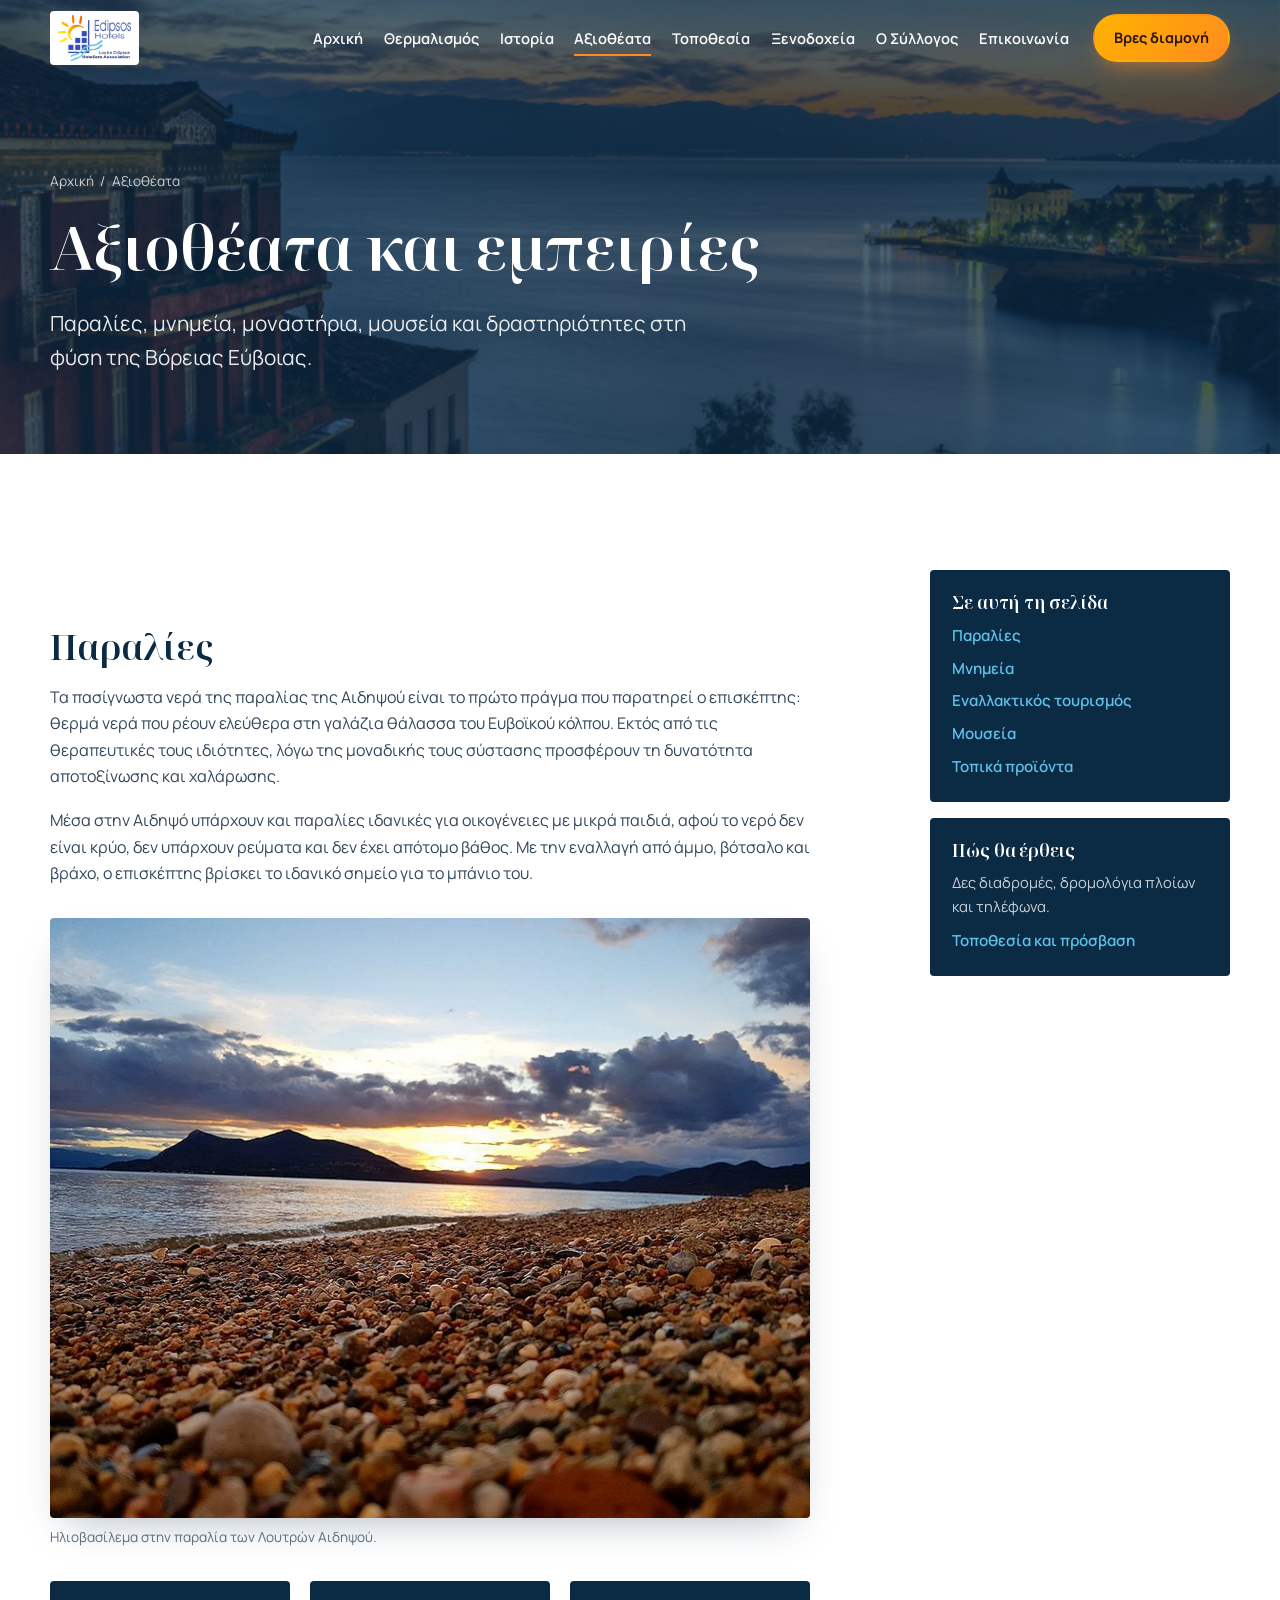
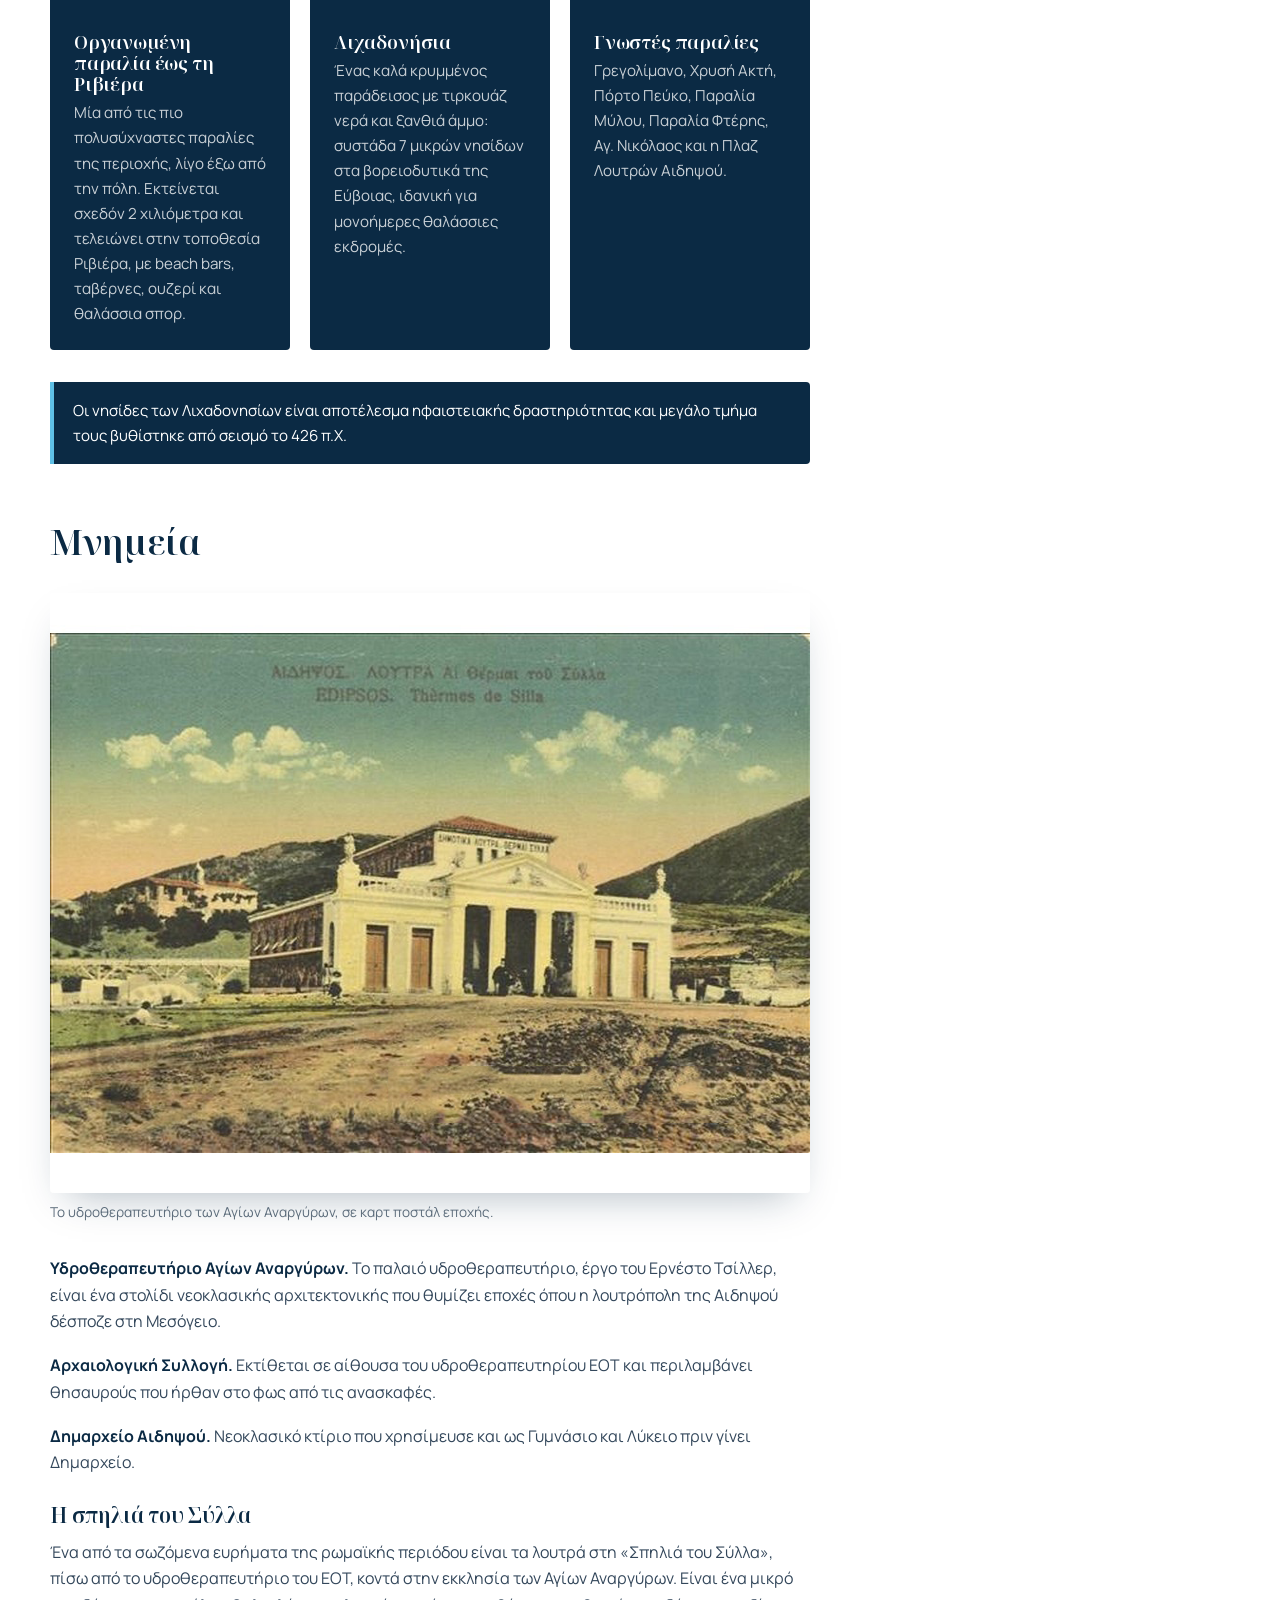
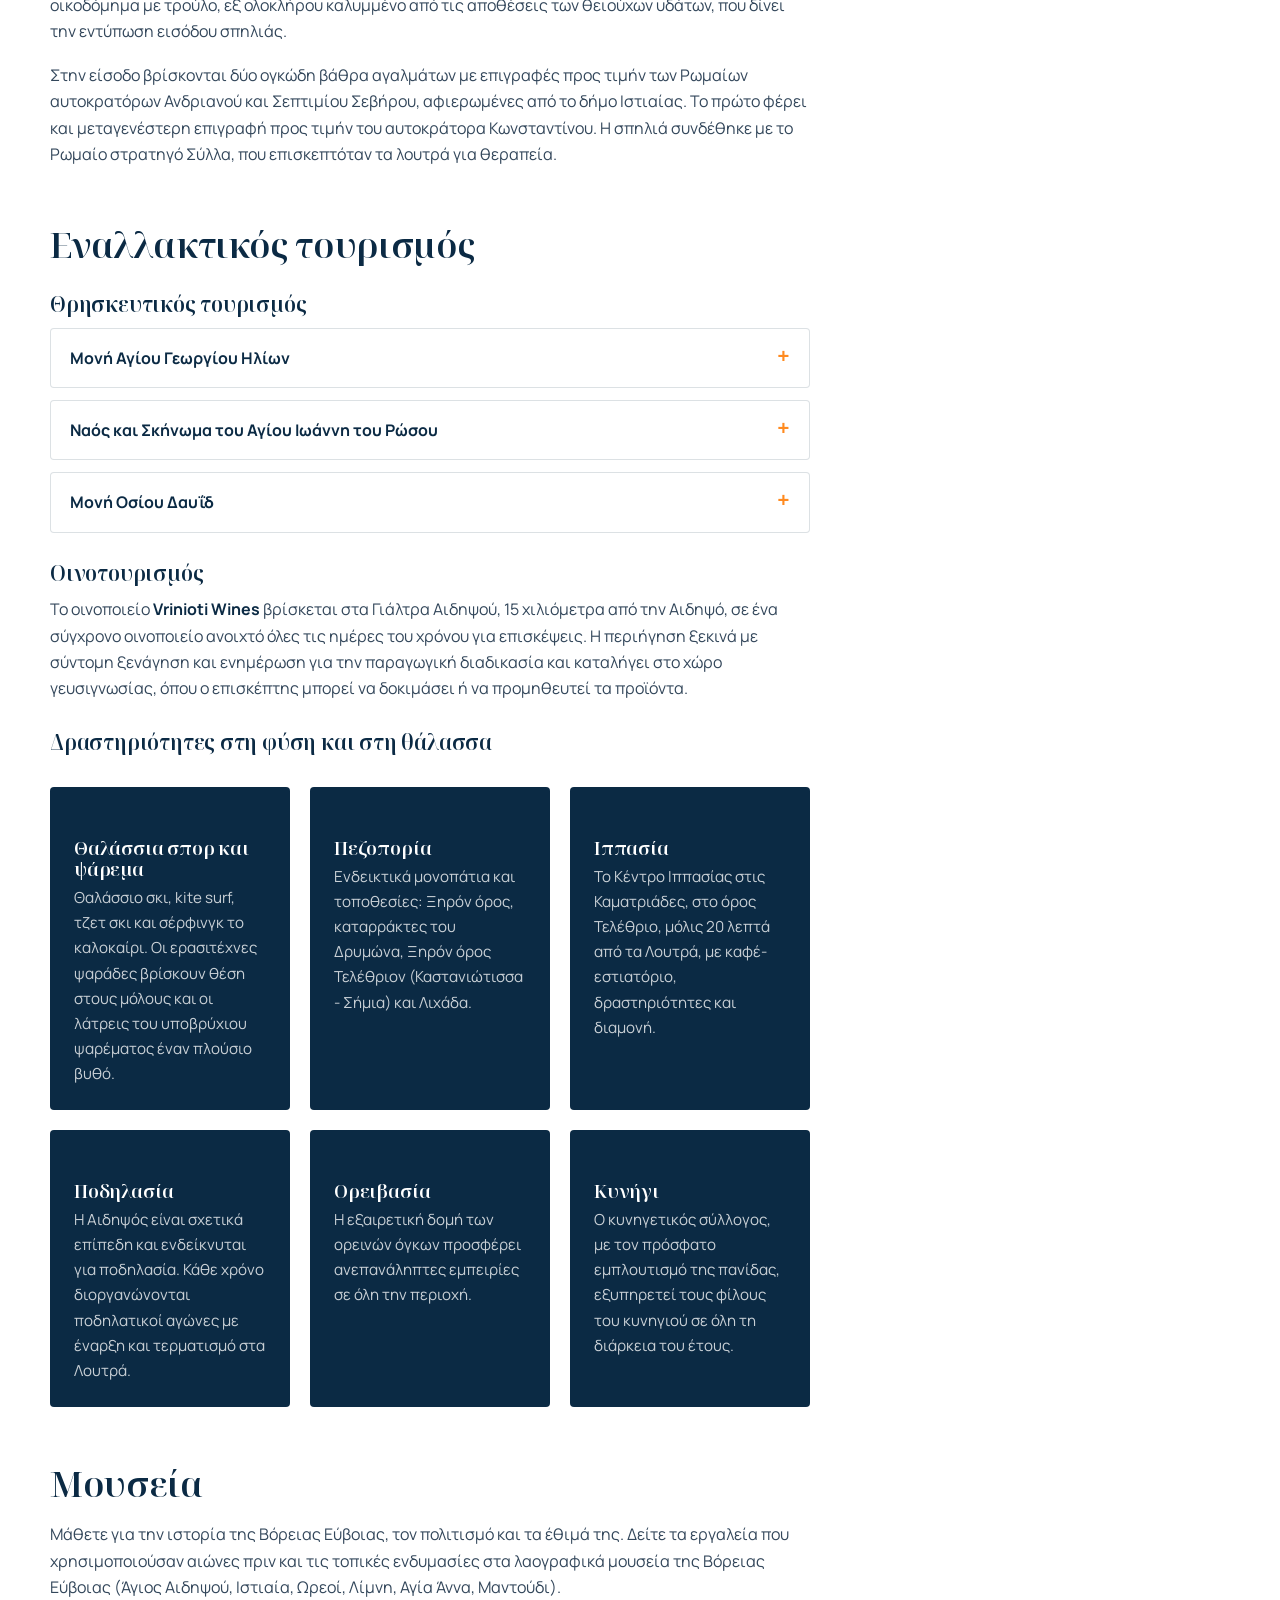
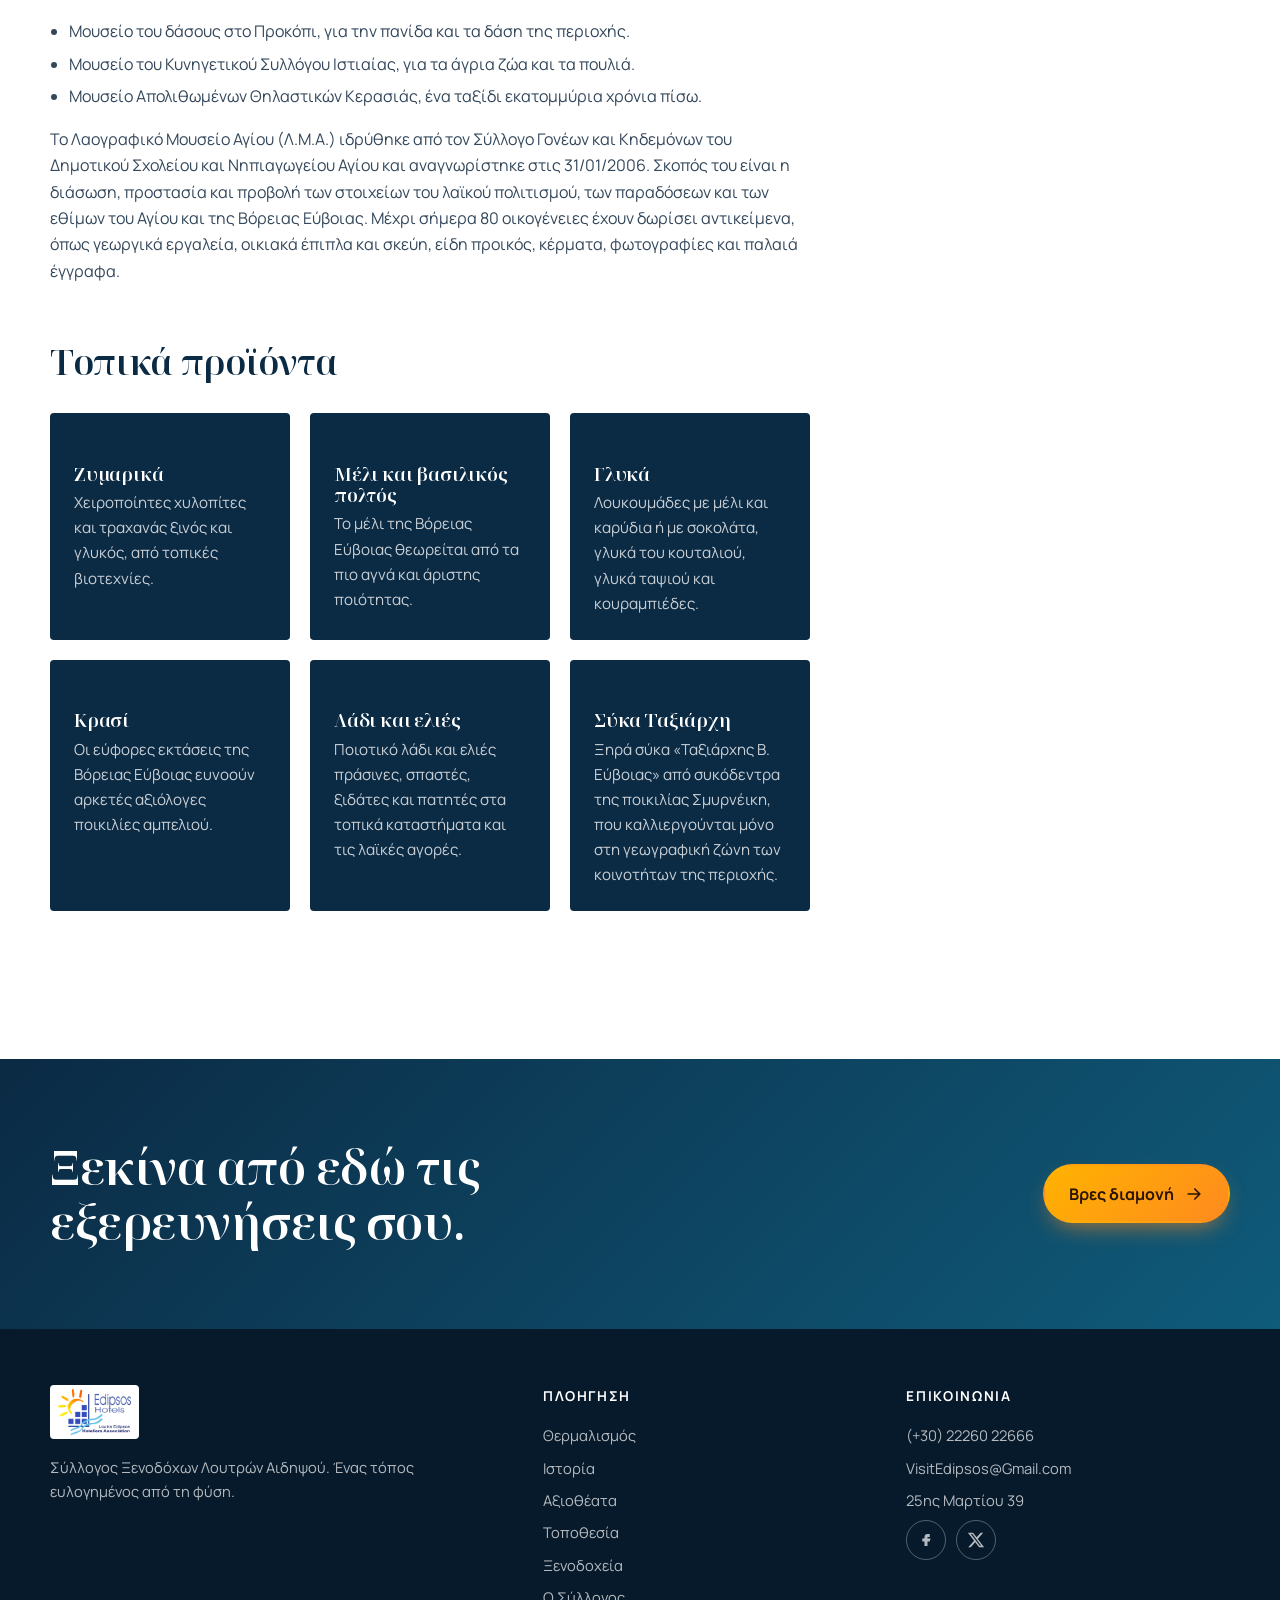
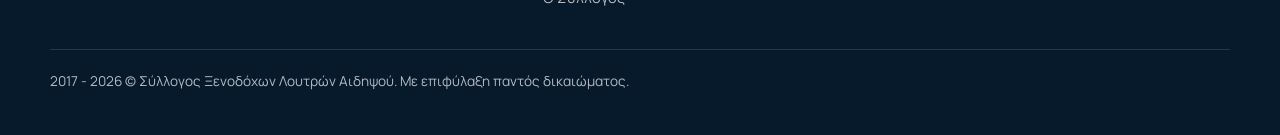
==== commit 315df9b7: "Add files via upload" ====
--- a/axiotheata.html
+++ b/axiotheata.html
@@ -242,7 +242,7 @@
           <li><a href="tel:+302226022666">(+30) 22260 22666</a></li>
           <li><a href="mailto:VisitEdipsos@Gmail.com">VisitEdipsos@Gmail.com</a></li>
           <li>25ης Μαρτίου 39</li>
-          <li><a href="https://www.facebook.com/visitedipsos.gr/" target="_blank" rel="noopener">Facebook</a> &middot; <a href="https://www.instagram.com/explore/tags/edipsos/" target="_blank" rel="noopener">Instagram</a> &middot; <a href="https://www.youtube.com/channel/UCyaTz2kGDLdaa71J5itsKyw" target="_blank" rel="noopener">YouTube</a></li>
+          <li class="foot-social"><a href="https://www.facebook.com/visitedipsos.gr/" target="_blank" rel="noopener" aria-label="Facebook"><svg viewBox="0 0 24 24" aria-hidden="true"><path d="M14 8h3V4h-3a4 4 0 0 0-4 4v2H7v4h3v6h4v-6h3l1-4h-4V8z"/></svg></a><a href="https://twitter.com/VisitEdipsos" target="_blank" rel="noopener" aria-label="X (Twitter)"><svg viewBox="0 0 24 24" aria-hidden="true"><path d="M18.244 2.25h3.308l-7.227 8.26 8.502 11.24H16.17l-5.214-6.817L4.99 21.75H1.68l7.73-8.835L1.254 2.25H8.08l4.713 6.231zm-1.161 17.52h1.833L7.084 4.126H5.117z"/></svg></a></li>
         </ul>
       </div>
     </div>
--- a/style.css
+++ b/style.css
@@ -5,10 +5,10 @@
   --aqua: #5fc0e6;
   --sun: #ff8a1f;
   --sun-2: #ffb300;
-  --sand: #faf6ef;
+  --sand: #f1f6fb;
   --white: #fff;
   --muted: #5b6b7a;
-  --radius: 18px;
+  --radius: 4px;
   --shadow: 0 18px 40px -18px rgba(11, 42, 68, .35);
   --font: "Manrope", system-ui, -apple-system, "Segoe UI", sans-serif;
   --font-display: "Noto Serif Display", Georgia, serif;
@@ -48,7 +48,7 @@
 .site-header { position: fixed; inset: 0 0 auto 0; z-index: 50; transition: background .3s, box-shadow .3s; }
 .site-header.scrolled { background: rgba(255, 255, 255, .92); backdrop-filter: blur(12px); box-shadow: 0 6px 24px -14px rgba(11, 42, 68, .4); }
 .nav { display: flex; align-items: center; gap: 1.5rem; min-height: 76px; }
-.brand img { height: 54px; width: auto; background: var(--white); border-radius: 12px; padding: 4px 8px; }
+.brand img { height: 54px; width: auto; background: var(--white); border-radius: 4px; padding: 4px 8px; }
 .menu { display: flex; gap: 1.3rem; margin-left: auto; }
 .menu a { text-decoration: none; font-weight: 600; font-size: .92rem; color: var(--white); position: relative; padding: 4px 0; }
 .menu a[aria-current="page"]::after { width: 100%; }
@@ -79,7 +79,7 @@
 .split { display: grid; grid-template-columns: 1fr 1fr; gap: clamp(32px, 6vw, 88px); align-items: center; }
 .split-media { position: relative; }
 .split-media img { border-radius: var(--radius); box-shadow: var(--shadow); aspect-ratio: 4 / 3; object-fit: cover; width: 100%; }
-.badge-float { position: absolute; left: -18px; bottom: 28px; display: flex; align-items: center; gap: .7rem; max-width: 260px; padding: .9rem 1.1rem; background: var(--white); border-radius: 14px; box-shadow: var(--shadow); font-weight: 700; font-size: .9rem; line-height: 1.3; color: var(--ink); }
+.badge-float { position: absolute; left: -18px; bottom: 28px; display: flex; align-items: center; gap: .7rem; max-width: 260px; padding: .9rem 1.1rem; background: var(--white); border-radius: 4px; box-shadow: var(--shadow); font-weight: 700; font-size: .9rem; line-height: 1.3; color: var(--ink); }
 .badge-float .ico { color: var(--sun); width: 28px; height: 28px; }
 .split-reverse .split-media { order: 2; }
 
@@ -87,7 +87,7 @@
 .section-sub { color: var(--muted); font-size: 1.1rem; }
 
 /* Why cards */
-.why { background: var(--sand); }
+.why { background: var(--white); }
 .cards { display: grid; grid-template-columns: repeat(4, 1fr); gap: 20px; }
 .card { background: var(--white); border-radius: var(--radius); padding: 2rem 1.6rem; box-shadow: 0 1px 0 rgba(11, 42, 68, .06), var(--shadow); transition: transform .25s; }
 .card:hover { transform: translateY(-6px); }
@@ -105,7 +105,7 @@
 .tl-item { border-top: 3px solid var(--sun); padding-top: 1.4rem; }
 .tl-tag { display: inline-block; font-size: .75rem; font-weight: 800; letter-spacing: .12em; text-transform: uppercase; color: var(--sea); margin-bottom: .6rem; }
 .tl-item p { color: var(--muted); }
-.quote { margin: 4rem 0 0; padding: 2.5rem; border-radius: var(--radius); background: var(--sand); font-family: var(--font-display); font-style: italic; font-size: clamp(1.4rem, 3vw, 2.1rem); text-align: center; color: var(--ink-2); }
+.quote { margin: 4rem 0 0; padding: 2.5rem; border-radius: var(--radius); background: var(--ink); font-family: var(--font-display); font-style: italic; font-size: clamp(1.4rem, 3vw, 2.1rem); text-align: center; color: var(--white); }
 
 /* Sights */
 .sights { background: var(--ink); color: var(--white); }
@@ -128,27 +128,62 @@
 .gallery-link { margin-top: 2rem; }
 
 /* Hotels */
-.hotels { background: var(--sand); }
-.hotel-grid { display: grid; grid-template-columns: repeat(auto-fill, minmax(280px, 1fr)); gap: 20px; }
-.hotel { background: var(--white); border-radius: var(--radius); overflow: hidden; box-shadow: var(--shadow); display: flex; flex-direction: column; }
-.hotel img { aspect-ratio: 4 / 3; object-fit: cover; width: 100%; }
-.hotel-body { padding: 1.3rem; display: flex; flex-direction: column; gap: .4rem; flex: 1; }
-.hotel-body h3 { margin: 0; }
-.hotel-body p { margin: 0; color: var(--muted); font-size: .95rem; }
-.hotel-body .link-arrow { margin-top: auto; padding-top: .6rem; }
+.hotels { background: var(--white); }
+.hotel-grid { display: grid; grid-template-columns: repeat(3, 1fr); grid-auto-rows: 1fr; gap: 20px; }
+.hotel { background: var(--white); border-radius: var(--radius); overflow: hidden; border: 1px solid rgba(11, 42, 68, .12); display: flex; flex-direction: column; transition: transform .25s, box-shadow .25s; }
+.hotel:hover { transform: translateY(-4px); box-shadow: var(--shadow); }
+.hotel-media { position: relative; aspect-ratio: 16 / 10; background: var(--ink); }
+.hotel-media img { position: absolute; inset: 0; width: 100%; height: 100%; object-fit: cover; object-position: center 35%; }
+.hotel-media.placeholder { display: grid; place-items: center; background: linear-gradient(135deg, var(--ink), #0f5b7a); }
+.hotel-media .initial { font-family: var(--font-display); font-size: 4.5rem; line-height: 1; color: rgba(255, 255, 255, .9); }
+.badge-spa { position: absolute; top: 12px; left: 12px; padding: .25rem .7rem; border-radius: 999px; background: var(--sun); color: #2a1500; font-size: .72rem; font-weight: 800; letter-spacing: .08em; }
+.hotel-body { padding: 1.2rem 1.3rem 1.3rem; display: flex; flex-direction: column; gap: .5rem; flex: 1; }
+.hotel-body h3 { margin: 0; font-size: 1.25rem; display: -webkit-box; -webkit-line-clamp: 2; line-clamp: 2; -webkit-box-orient: vertical; overflow: hidden; }
+.hotel-foot { margin-top: auto; padding-top: .8rem; display: flex; flex-direction: column; align-items: flex-start; gap: .2rem; }
+.btn-sm { padding: .6rem 1.1rem; font-size: .9rem; }
+.no-site { color: var(--muted); font-size: .88rem; }
+.phone-link { color: var(--sea); font-weight: 700; text-decoration: none; }
+.hotel-none { grid-column: 1 / -1; color: var(--muted); }
+.hotel-peek { position: absolute; inset: 0; display: flex; flex-direction: column; justify-content: center; align-items: flex-start; gap: .8rem; padding: 1.1rem 1.2rem; background: rgba(11, 42, 68, .94); color: var(--white); font-size: .9rem; line-height: 1.5; opacity: 0; visibility: hidden; transition: opacity .25s, visibility .25s; }
+.hotel-peek p { margin: 0; }
+.hotel:hover .hotel-peek, .hotel:focus-within .hotel-peek { opacity: 1; visibility: visible; }
+.btn-line { background: transparent; border-color: var(--ink); color: var(--ink); }
+.btn-line:hover { background: var(--ink); color: var(--white); }
+.hotel-foot { flex-direction: row; flex-wrap: wrap; gap: .5rem; }
+.hotel-foot .no-site, .hotel-foot .phone-link { flex-basis: 100%; }
+.hotel-modal { position: fixed; inset: 0; z-index: 100; display: grid; place-items: center; padding: 20px; background: rgba(5, 18, 30, .8); }
+.hotel-modal[hidden] { display: none; }
+.hotel-modal-panel { position: relative; width: min(720px, 100%); max-height: 90vh; overflow-y: auto; padding: clamp(24px, 4vw, 44px); border-radius: var(--radius); background: var(--white); color: var(--ink); }
+.hotel-modal-panel h3 { font-size: 1.7rem; margin-bottom: .4rem; }
+.modal-photo { width: 100%; aspect-ratio: 16 / 9; object-fit: cover; border-radius: var(--radius); margin-bottom: 1.2rem; }
+.hotel-modal-panel p { color: #33475b; }
+.hotel-modal-panel .stars { margin-bottom: 1rem; }
+.modal-list { margin: 0 0 1rem; padding-left: 1.2rem; color: #33475b; }
+.modal-list li { margin-bottom: .3rem; }
+.hotel-modal-panel .modal-contact { margin-top: 1.2rem; padding-top: 1rem; border-top: 1px solid rgba(11, 42, 68, .12); }
+.hotel-modal-panel .btn { margin-top: .6rem; }
+.hotel-modal-close { position: absolute; top: 10px; right: 10px; padding: 8px; border: 0; background: none; color: var(--ink); cursor: pointer; }
+.modal-open { overflow: hidden; }
+@media (hover: none) { .hotel-peek { display: none; } }
+.hotel-toolbar { position: sticky; top: 76px; z-index: 5; display: grid; gap: .7rem; margin-bottom: 1.2rem; padding: 1rem 0 .5rem; background: var(--white); border-bottom: 1px solid rgba(11, 42, 68, .1); }
+.hotel-search input { width: 100%; font: inherit; padding: .85rem 1rem; border-radius: 4px; border: 1px solid rgba(11, 42, 68, .25); background: var(--white); color: var(--ink); }
+.hotel-search input:focus { outline: 2px solid var(--sea); outline-offset: 1px; }
+.sr-only { position: absolute; width: 1px; height: 1px; margin: -1px; padding: 0; overflow: hidden; clip: rect(0, 0, 0, 0); white-space: nowrap; border: 0; }
 .hotel-empty { grid-column: 1 / -1; display: flex; flex-wrap: wrap; align-items: center; justify-content: space-between; gap: 1.5rem; padding: clamp(24px, 4vw, 48px); border-radius: var(--radius); background: var(--white); border: 2px dashed rgba(19, 131, 166, .4); }
 .hotel-empty h3 { margin-bottom: .3rem; }
 .hotel-empty p { margin: 0; color: var(--muted); max-width: 56ch; }
 
 /* App */
-.app { background: linear-gradient(135deg, var(--aqua), #b8e6f5); }
+.app { background: var(--ink); color: var(--white); }
+.app .eyebrow.dark { color: var(--aqua); }
+.app .btn-dark { background: linear-gradient(135deg, var(--sun-2), var(--sun)); color: #2a1500; }
 .app-inner { display: grid; grid-template-columns: 1.3fr 1fr; gap: 48px; align-items: center; }
 .app h2 { max-width: 18ch; }
-.media-box { background: rgba(255, 255, 255, .75); backdrop-filter: blur(8px); border-radius: var(--radius); padding: 1.8rem; }
+.media-box { background: rgba(255, 255, 255, .08); border: 1px solid rgba(255, 255, 255, .14); backdrop-filter: blur(8px); border-radius: var(--radius); padding: 1.8rem; }
 .media-box h3 { margin-bottom: 1rem; }
 .media-box ul { list-style: none; margin: 0; padding: 0; }
-.media-box li { display: flex; flex-direction: column; padding: .8rem 0; border-top: 1px solid rgba(11, 42, 68, .15); }
-.media-box li span { color: var(--muted); font-size: .9rem; }
+.media-box li { display: flex; flex-direction: column; padding: .8rem 0; border-top: 1px solid rgba(255, 255, 255, .2); }
+.media-box li span { color: rgba(255, 255, 255, .75); font-size: .9rem; }
 
 /* Contact */
 .contact { background: var(--ink); color: var(--white); }
@@ -164,7 +199,7 @@
 .socials a:hover { background: var(--sun); border-color: var(--sun); color: #2a1500; }
 .form { display: grid; gap: 1rem; background: rgba(255, 255, 255, .06); border: 1px solid rgba(255, 255, 255, .14); border-radius: var(--radius); padding: clamp(20px, 3vw, 36px); }
 .form label { display: grid; gap: .4rem; font-weight: 600; font-size: .9rem; }
-.form input, .form textarea { font: inherit; padding: .85rem 1rem; border-radius: 12px; border: 1px solid rgba(255, 255, 255, .25); background: rgba(255, 255, 255, .08); color: var(--white); }
+.form input, .form textarea { font: inherit; padding: .85rem 1rem; border-radius: 4px; border: 1px solid rgba(255, 255, 255, .25); background: rgba(255, 255, 255, .08); color: var(--white); }
 .form input:focus, .form textarea:focus { outline: 2px solid var(--aqua); outline-offset: 1px; }
 .form .btn { justify-self: start; }
 .form-note { margin: 0; font-size: .9rem; min-height: 1.2em; }
@@ -172,17 +207,21 @@
 /* Footer */
 .site-footer { background: #071a2b; color: rgba(255, 255, 255, .7); padding: 56px 0 28px; font-size: .92rem; }
 .foot-grid { display: grid; grid-template-columns: 1.4fr 1fr 1fr; gap: 40px; }
-.foot-grid img { height: 54px; width: auto; background: var(--white); border-radius: 10px; padding: 4px 8px; margin-bottom: 1rem; }
+.foot-grid img { height: 54px; width: auto; background: var(--white); border-radius: 4px; padding: 4px 8px; margin-bottom: 1rem; }
 .foot-grid h4 { color: var(--white); font-size: .85rem; text-transform: uppercase; letter-spacing: .12em; margin: 0 0 1rem; }
 .foot-grid ul { list-style: none; margin: 0; padding: 0; display: grid; gap: .5rem; }
 .foot-grid a { text-decoration: none; }
 .foot-grid a:hover { color: var(--sun-2); }
+.foot-social { display: flex; gap: .6rem; }
+.foot-social a { display: grid; place-items: center; width: 40px; height: 40px; border-radius: 50%; border: 1px solid rgba(255, 255, 255, .3); transition: background .2s, border-color .2s, color .2s; }
+.foot-social a:hover { background: var(--sun); border-color: var(--sun); color: #2a1500; }
+.foot-social svg { width: 18px; height: 18px; fill: currentColor; }
 .foot-bottom { margin-top: 40px; padding-top: 20px; border-top: 1px solid rgba(255, 255, 255, .12); font-size: .85rem; }
 
 /* Lightbox */
 .lightbox { position: fixed; inset: 0; z-index: 100; background: rgba(5, 18, 30, .94); display: grid; place-items: center; padding: 24px; }
 .lightbox[hidden] { display: none; }
-.lightbox img { max-height: 88vh; border-radius: 12px; }
+.lightbox img { max-height: 88vh; border-radius: 4px; }
 .lb-close { position: absolute; top: 18px; right: 18px; background: none; border: 0; color: var(--white); cursor: pointer; padding: 8px; }
 .lb-close .ico { width: 32px; height: 32px; }
 
@@ -236,6 +275,8 @@
 .crumbs span { margin: 0 .4rem; }
 
 .prose { max-width: 760px; }
+.prose-wide { max-width: none; }
+.prose-wide > p { max-width: 760px; }
 .prose p { color: #33475b; }
 .prose h2 { margin-top: 1.6em; font-size: clamp(1.6rem, 3vw, 2.2rem); }
 .prose h3 { margin-top: 1.4em; }
@@ -244,28 +285,28 @@
 .prose li { margin-bottom: .4rem; }
 .layout { display: grid; grid-template-columns: 1fr 300px; gap: clamp(32px, 5vw, 72px); align-items: start; }
 .aside { position: sticky; top: 100px; display: grid; gap: 16px; }
-.aside-box { background: var(--sand); border-radius: var(--radius); padding: 1.4rem; }
-.aside-box h3 { font-size: 1.1rem; margin-bottom: .6rem; }
+.aside-box { background: var(--ink); color: var(--white); border-radius: var(--radius); padding: 1.4rem; }
+.aside-box h3 { font-size: 1.1rem; margin-bottom: .6rem; color: var(--white); }
 .aside-box ul { list-style: none; margin: 0; padding: 0; display: grid; gap: .4rem; }
-.aside-box a { text-decoration: none; color: var(--sea); font-weight: 600; font-size: .95rem; }
-.aside-box a:hover { color: var(--sun); }
-.aside-box p { margin: 0; font-size: .92rem; color: var(--muted); }
-
-.notice { border-left: 4px solid var(--sun); background: #fff6e8; padding: 1rem 1.2rem; border-radius: 0 12px 12px 0; font-size: .95rem; color: #5a3b00; margin: 1.5rem 0; }
-.notice.info { border-color: var(--sea); background: #e8f5fa; color: #0b3a50; }
+.aside-box a { text-decoration: none; color: var(--aqua); font-weight: 600; font-size: .95rem; }
+.aside-box a:hover { color: var(--sun-2); }
+.aside-box p { margin: 0; font-size: .92rem; color: rgba(255, 255, 255, .78); }
+
+.notice { border-left: 4px solid var(--sun); background: var(--ink); padding: 1rem 1.2rem; border-radius: 0 4px 4px 0; font-size: .95rem; color: var(--white); margin: 1.5rem 0; }
+.notice.info { border-color: var(--aqua); background: var(--ink); color: var(--white); }
 
 .figure { margin: 2rem 0; }
 .figure img { border-radius: var(--radius); box-shadow: var(--shadow); width: 100%; }
 .figure figcaption { font-size: .85rem; color: var(--muted); margin-top: .5rem; }
 
-.table-wrap { overflow-x: auto; margin: 1.5rem 0; border-radius: 14px; border: 1px solid rgba(11, 42, 68, .12); }
+.table-wrap { overflow-x: auto; margin: 1.5rem 0; border-radius: 4px; border: 1px solid rgba(11, 42, 68, .12); }
 table { border-collapse: collapse; width: 100%; font-size: .92rem; min-width: 560px; }
 th, td { padding: .7rem 1rem; text-align: left; border-bottom: 1px solid rgba(11, 42, 68, .08); }
 thead th { background: var(--ink); color: var(--white); font-weight: 700; }
-tbody tr:nth-child(even) { background: var(--sand); }
-caption { text-align: left; font-weight: 800; padding: .8rem 1rem; background: var(--sand); }
-
-details { border: 1px solid rgba(11, 42, 68, .14); border-radius: 14px; padding: 0 1.2rem; margin-bottom: 12px; background: var(--white); }
+tbody tr:nth-child(even) { background: #f6f7f9; }
+caption { text-align: left; font-weight: 800; padding: .8rem 1rem; background: var(--ink); color: var(--white); }
+
+details { border: 1px solid rgba(11, 42, 68, .14); border-radius: 4px; padding: 0 1.2rem; margin-bottom: 12px; background: var(--white); }
 summary { cursor: pointer; font-weight: 700; padding: 1rem 0; list-style: none; display: flex; justify-content: space-between; gap: 1rem; }
 summary::after { content: "+"; font-size: 1.4rem; line-height: 1; color: var(--sun); }
 details[open] summary::after { content: "\2212"; }
@@ -275,12 +316,13 @@
 
 .feature-grid { display: grid; grid-template-columns: repeat(3, 1fr); gap: 20px; margin: 2rem 0; }
 .feature-grid.two { grid-template-columns: repeat(2, 1fr); }
-.feature { background: var(--sand); border-radius: var(--radius); padding: 1.5rem; }
-.feature h3 { margin-bottom: .4rem; font-size: 1.15rem; }
-.feature p { margin: 0; color: var(--muted); font-size: .95rem; }
+.feature { background: var(--ink); color: var(--white); border-radius: var(--radius); padding: 1.5rem; }
+.feature h3 { margin-bottom: .4rem; font-size: 1.15rem; color: var(--white); }
+.feature p { margin: 0; color: rgba(255, 255, 255, .78); font-size: .95rem; }
+.feature .tag { color: var(--aqua); }
 
 .photo-strip { display: grid; grid-template-columns: repeat(auto-fill, minmax(220px, 1fr)); gap: 14px; margin-top: 2rem; }
-.photo-strip button { padding: 0; border: 0; border-radius: 14px; overflow: hidden; background: none; cursor: zoom-in; }
+.photo-strip button { padding: 0; border: 0; border-radius: 4px; overflow: hidden; background: none; cursor: zoom-in; }
 .photo-strip img { width: 100%; aspect-ratio: 4 / 3; object-fit: cover; transition: transform .5s; }
 .photo-strip button:hover img { transform: scale(1.06); }
 
@@ -292,21 +334,31 @@
 .phones a { color: var(--sea); font-weight: 700; text-decoration: none; }
 
 .cat-grid { display: grid; grid-template-columns: repeat(3, 1fr); gap: 16px; margin-bottom: 3rem; }
-.cat { display: flex; justify-content: space-between; align-items: center; gap: 1rem; padding: 1.1rem 1.3rem; border-radius: 14px; background: var(--white); border: 1px solid rgba(11, 42, 68, .12); font-weight: 700; transition: border-color .2s, transform .2s; }
+.cat { display: flex; justify-content: space-between; align-items: center; gap: 1rem; padding: 1.1rem 1.3rem; border-radius: 4px; background: var(--white); border: 1px solid rgba(11, 42, 68, .12); font-weight: 700; transition: border-color .2s, transform .2s; }
 .cat b { font-family: var(--font-display); font-size: 1.5rem; color: var(--sea); }
-.hotel.no-img .hotel-body { min-height: 150px; border-top: 4px solid var(--aqua); }
+.filters { display: flex; flex-wrap: wrap; gap: .6rem; }
+.filter-btn { font: inherit; font-weight: 700; padding: .6rem 1.2rem; border-radius: 999px; border: 2px solid rgba(11, 42, 68, .18); background: var(--white); color: var(--ink); cursor: pointer; transition: background .2s, border-color .2s, color .2s; }
+.filter-btn:hover { border-color: var(--sun); }
+.filter-btn.active { background: var(--ink); border-color: var(--ink); color: var(--white); }
+.hotel-count { color: var(--muted); font-size: .92rem; margin: 0; }
+.stars { display: inline-flex; gap: 2px; color: var(--sun-2); }
+.stars svg { width: 18px; height: 18px; fill: currentColor; }
 .tag { display: inline-block; font-size: .75rem; font-weight: 800; letter-spacing: .08em; text-transform: uppercase; color: var(--sea); }
 
 .board { display: grid; grid-template-columns: repeat(3, 1fr); gap: 16px; margin: 1.5rem 0 2rem; }
-.member { background: var(--sand); border-radius: 14px; padding: 1.1rem 1.3rem; }
-.member span { display: block; font-size: .8rem; font-weight: 700; color: var(--sea); text-transform: uppercase; letter-spacing: .06em; }
+.member { background: var(--ink); color: var(--white); border-radius: 4px; padding: 1.1rem 1.3rem; }
+.member span { display: block; font-size: .8rem; font-weight: 700; color: var(--aqua); text-transform: uppercase; letter-spacing: .06em; }
 .member strong { display: block; margin-top: .2rem; font-size: 1.05rem; }
+.member strong, .feature strong, .notice strong { color: var(--white); }
 
 .cta-band { background: linear-gradient(135deg, var(--ink), #0f5b7a); color: var(--white); padding: clamp(48px, 7vw, 80px) 0; }
 .cta-inner { display: flex; flex-wrap: wrap; align-items: center; justify-content: space-between; gap: 24px; }
 .cta-inner h2 { margin: 0; max-width: 22ch; }
 
 @media (max-width: 1240px) { .nav-cta { display: none; } }
+@media (max-width: 1000px) { .hotel-grid { grid-template-columns: repeat(2, 1fr); } }
+@media (max-width: 700px) { .hotel-toolbar { position: static; } }
+@media (max-width: 560px) { .hotel-grid { grid-template-columns: 1fr; } }
 @media (max-width: 1000px) {
   .layout { grid-template-columns: 1fr; }
   .aside { position: static; }
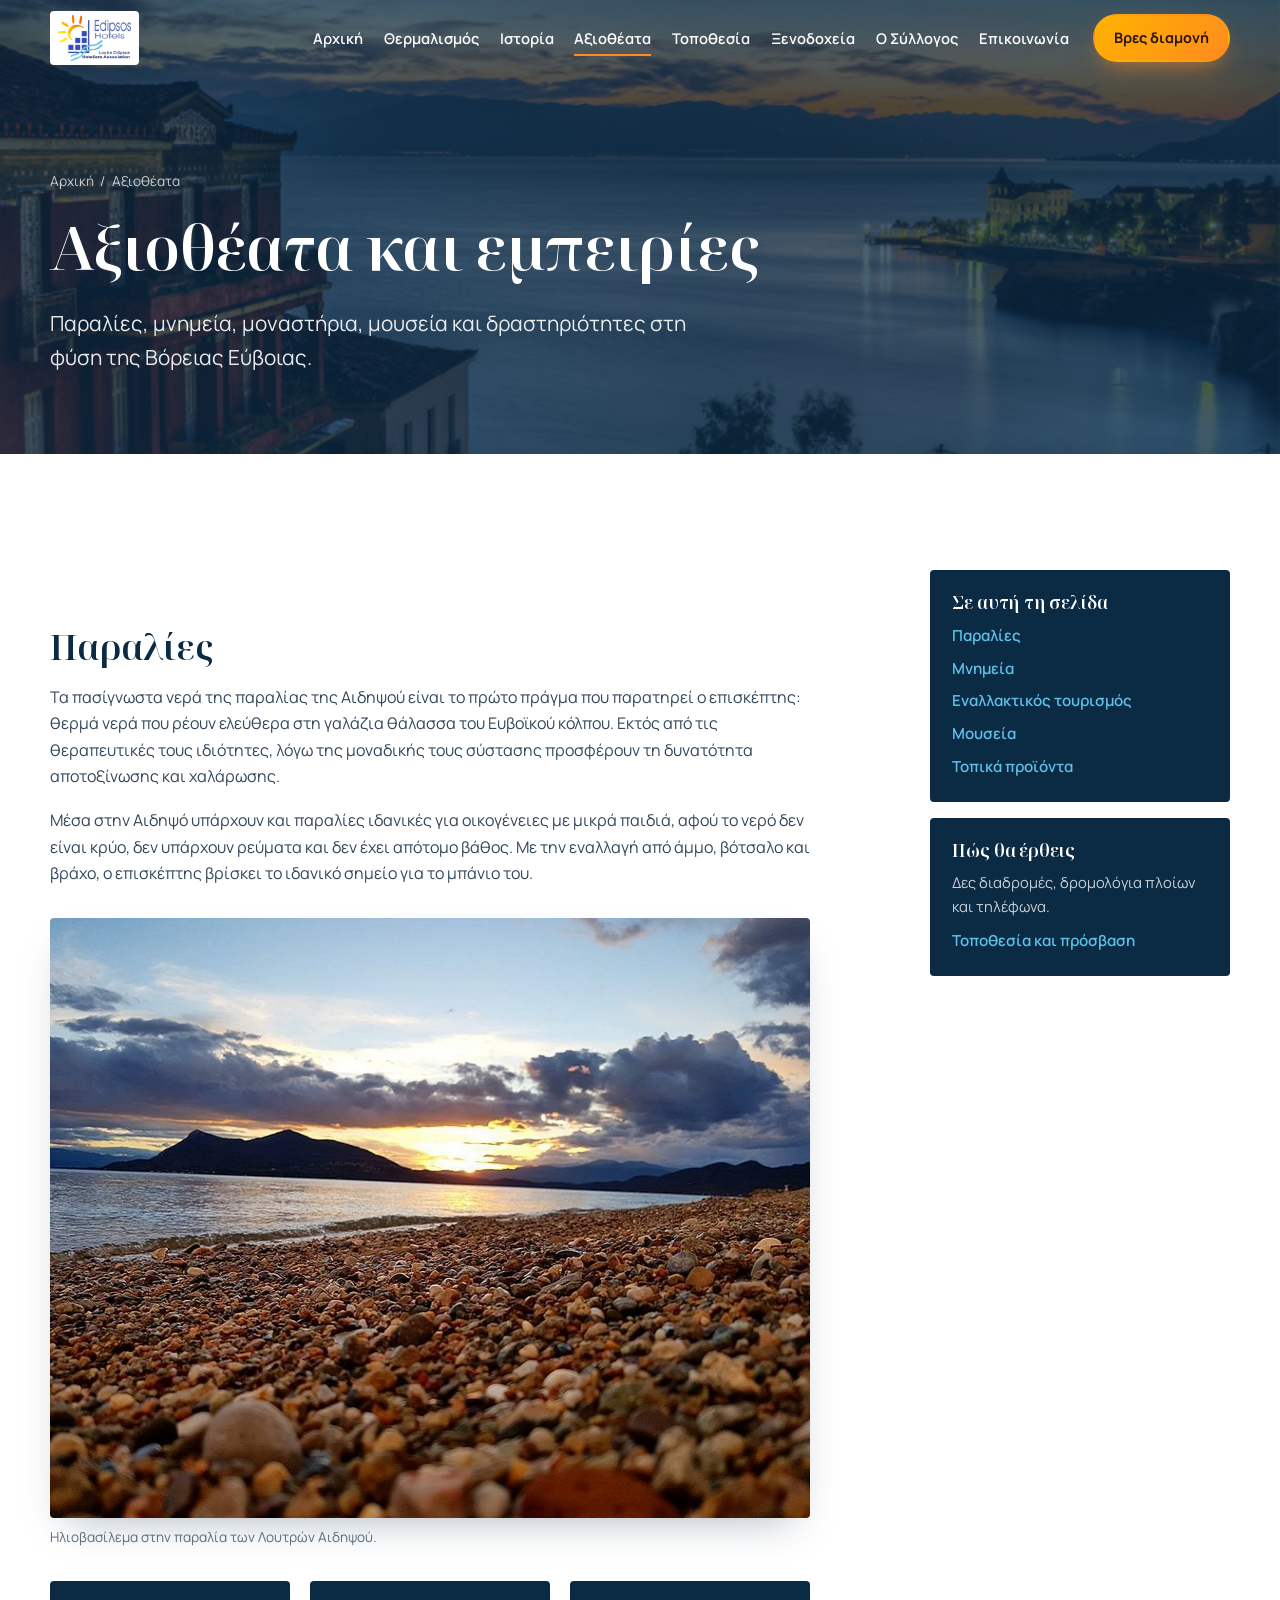
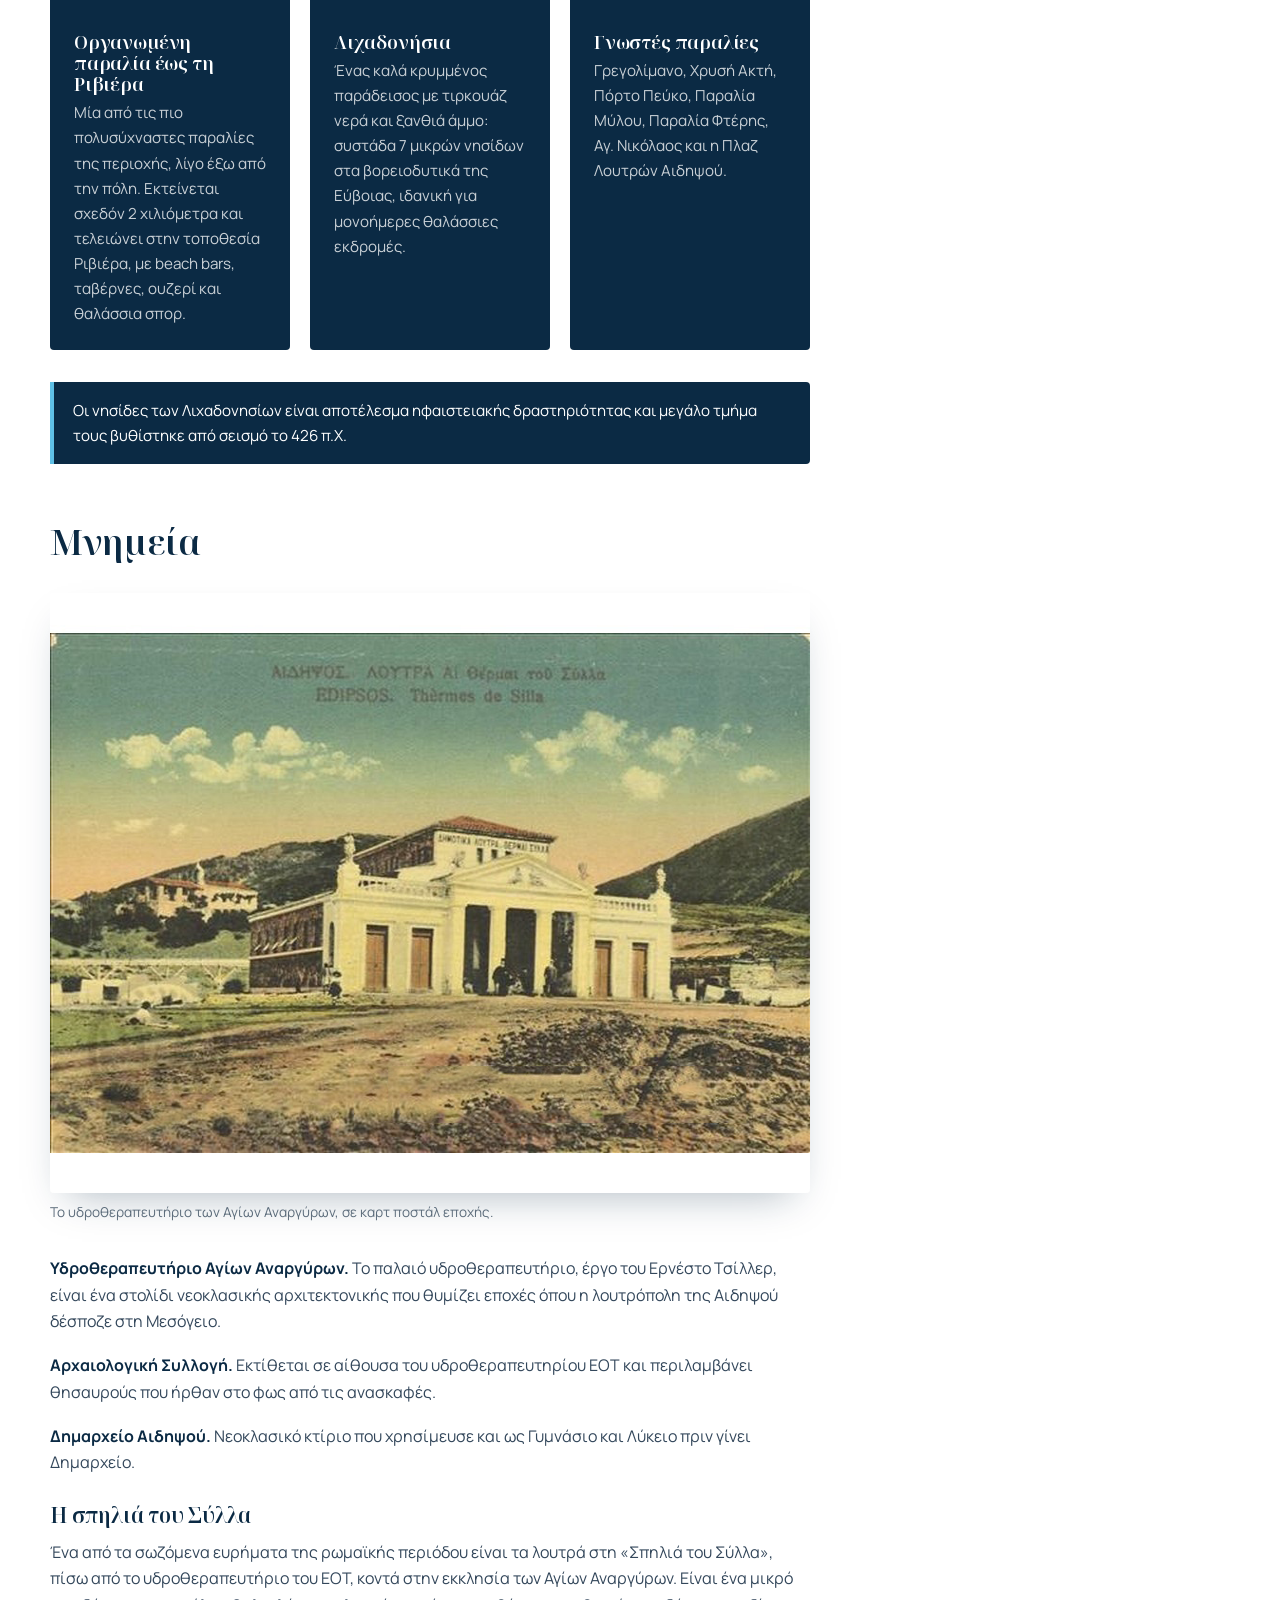
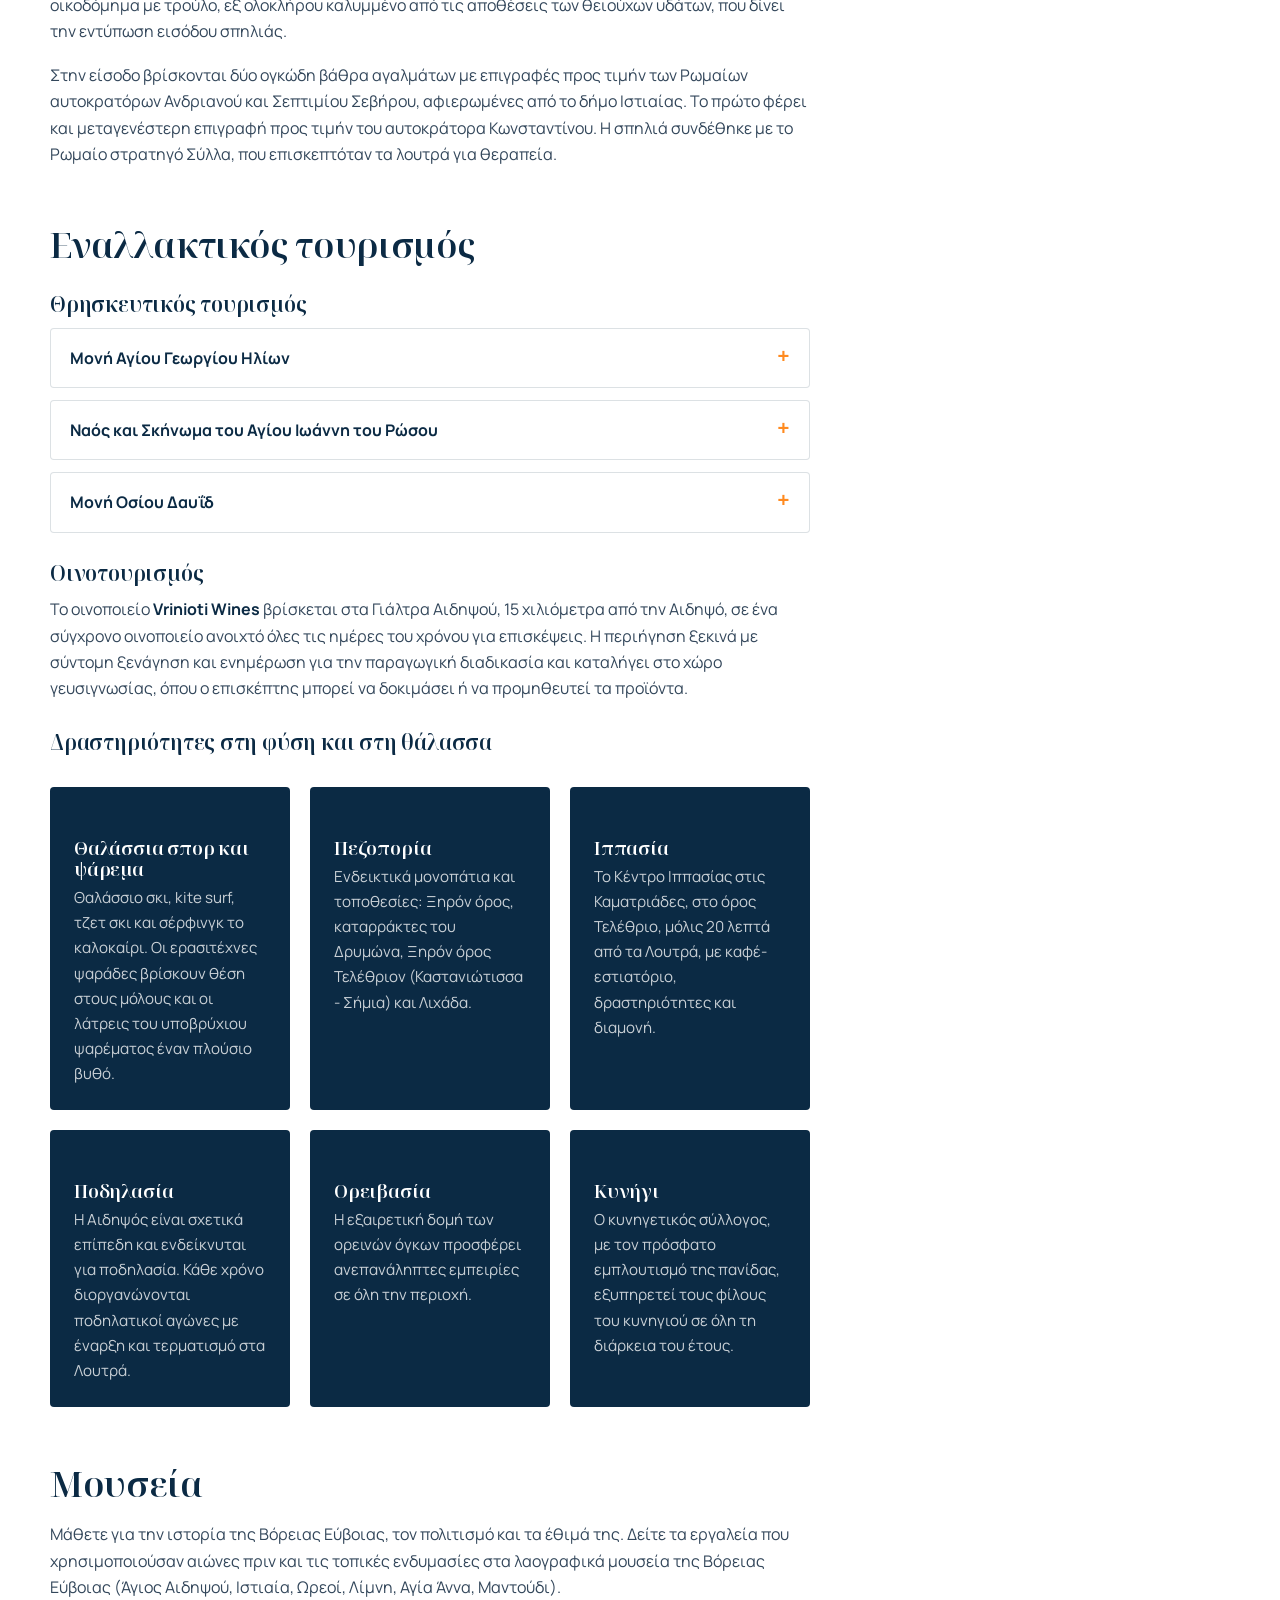
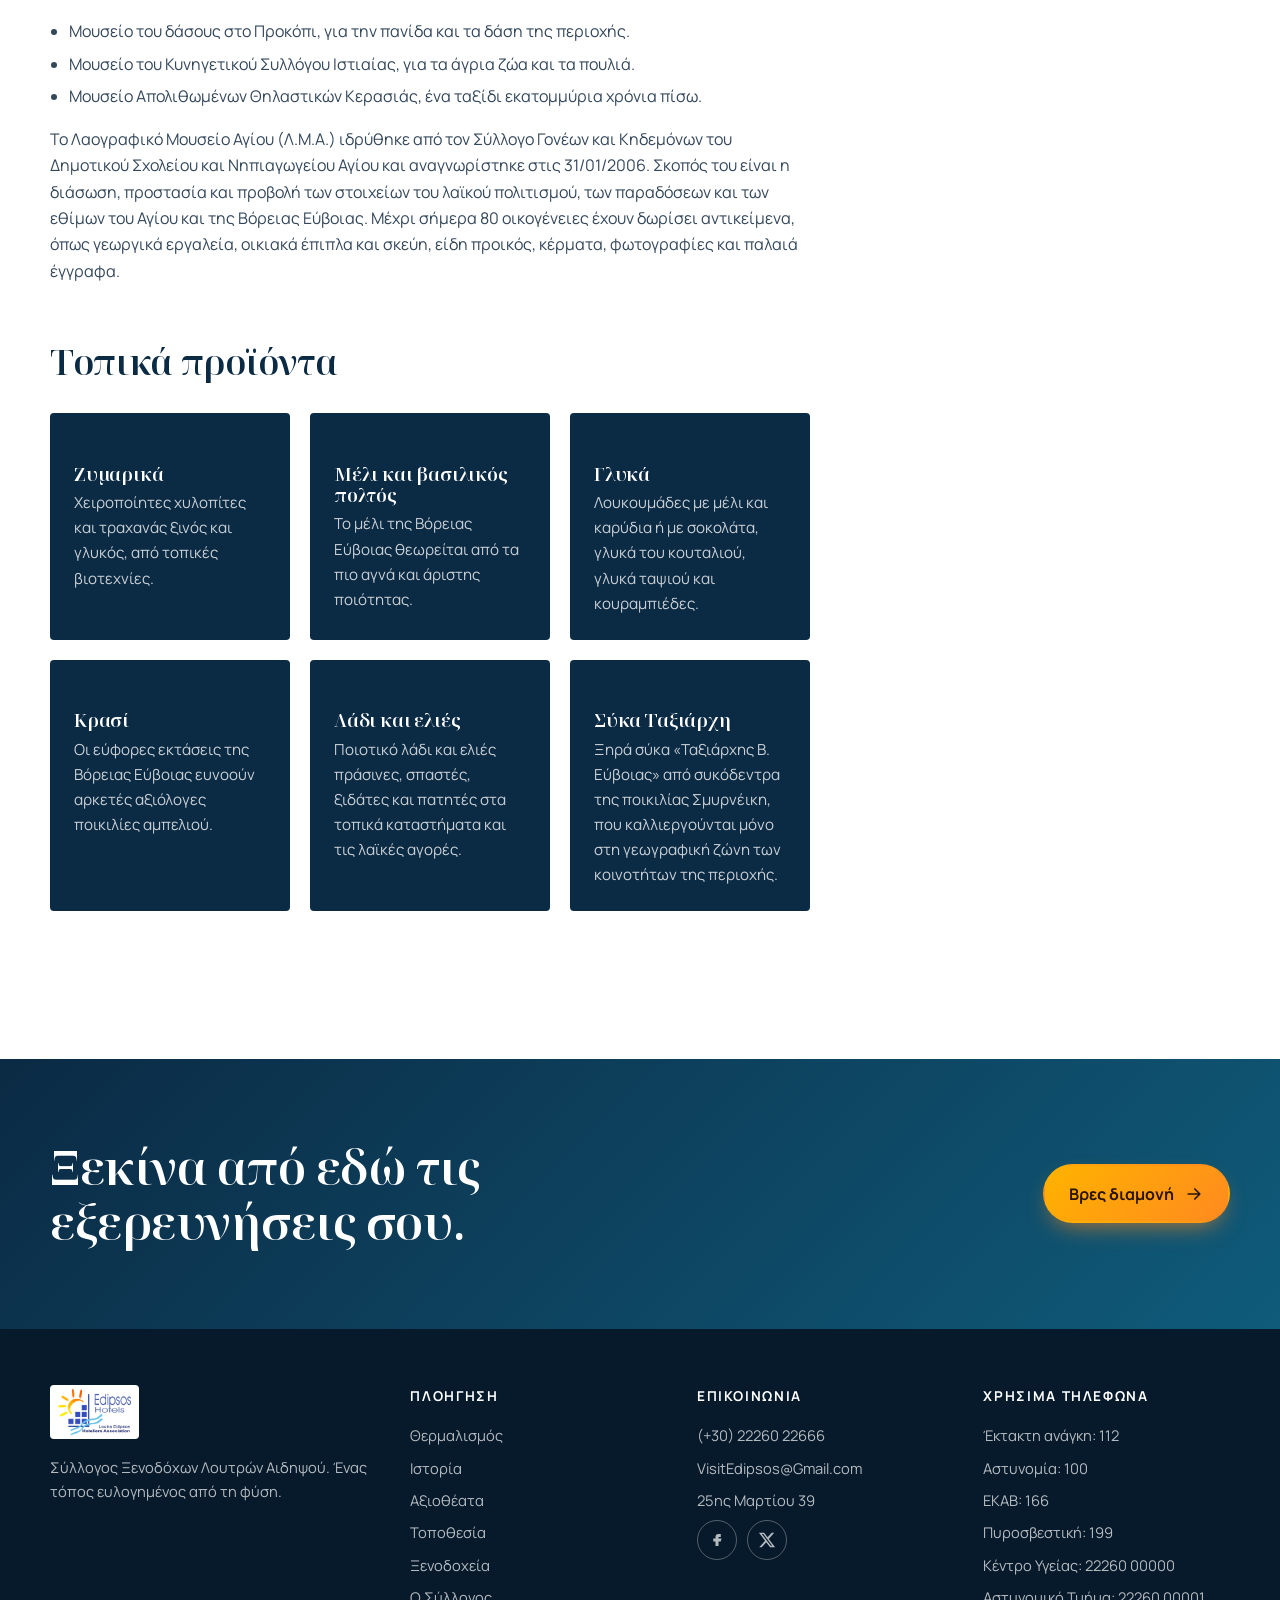
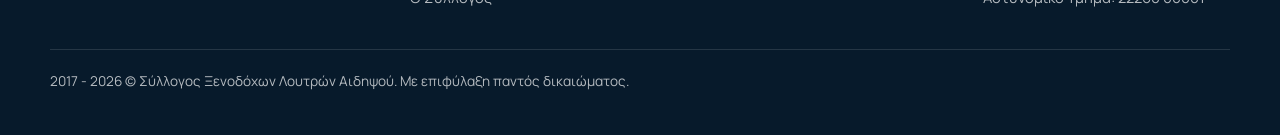
==== commit 4adac189: "Add files via upload" ====
--- a/axiotheata.html
+++ b/axiotheata.html
@@ -245,6 +245,17 @@
           <li class="foot-social"><a href="https://www.facebook.com/visitedipsos.gr/" target="_blank" rel="noopener" aria-label="Facebook"><svg viewBox="0 0 24 24" aria-hidden="true"><path d="M14 8h3V4h-3a4 4 0 0 0-4 4v2H7v4h3v6h4v-6h3l1-4h-4V8z"/></svg></a><a href="https://twitter.com/VisitEdipsos" target="_blank" rel="noopener" aria-label="X (Twitter)"><svg viewBox="0 0 24 24" aria-hidden="true"><path d="M18.244 2.25h3.308l-7.227 8.26 8.502 11.24H16.17l-5.214-6.817L4.99 21.75H1.68l7.73-8.835L1.254 2.25H8.08l4.713 6.231zm-1.161 17.52h1.833L7.084 4.126H5.117z"/></svg></a></li>
         </ul>
       </div>
+      <div>
+        <h4>Χρήσιμα τηλέφωνα</h4>
+        <ul>
+          <li><a href="tel:112">Έκτακτη ανάγκη: 112</a></li>
+          <li><a href="tel:100">Αστυνομία: 100</a></li>
+          <li><a href="tel:166">ΕΚΑΒ: 166</a></li>
+          <li><a href="tel:199">Πυροσβεστική: 199</a></li>
+          <li><a href="tel:+302226000000">Κέντρο Υγείας: 22260 00000</a></li>
+          <li><a href="tel:+302226000001">Αστυνομικό Τμήμα: 22260 00001</a></li>
+        </ul>
+      </div>
     </div>
     <p class="foot-bottom">2017 - <span id="year"></span> &copy; Σύλλογος Ξενοδόχων Λουτρών Αιδηψού. Με επιφύλαξη παντός δικαιώματος.</p>
   </div>
--- a/style.css
+++ b/style.css
@@ -65,7 +65,7 @@
 .hero-bg { position: absolute; inset: 0; background: url("hero-sunset.jpg") center/cover no-repeat; transform: scale(1.05); animation: drift 24s ease-in-out infinite alternate; }
 .hero::before { content: ""; position: absolute; inset: 0; z-index: 1; background: linear-gradient(180deg, rgba(11, 42, 68, .55) 0%, rgba(11, 42, 68, .25) 40%, rgba(11, 42, 68, .85) 100%); }
 .hero-inner { position: relative; z-index: 2; padding: 160px 0 48px; max-width: 1180px; }
-.hero h1 { max-width: 14ch; }
+.hero h1 { max-width: 18ch; }
 .hero h1 em { font-style: italic; color: var(--sun-2); }
 .lead { font-size: clamp(1.05rem, 2vw, 1.3rem); max-width: 52ch; color: rgba(255, 255, 255, .9); }
 .hero-actions { display: flex; flex-wrap: wrap; gap: 1rem; margin-top: 2rem; }
@@ -136,11 +136,12 @@
 .hotel-media img { position: absolute; inset: 0; width: 100%; height: 100%; object-fit: cover; object-position: center 35%; }
 .hotel-media.placeholder { display: grid; place-items: center; background: linear-gradient(135deg, var(--ink), #0f5b7a); }
 .hotel-media .initial { font-family: var(--font-display); font-size: 4.5rem; line-height: 1; color: rgba(255, 255, 255, .9); }
-.badge-spa { position: absolute; top: 12px; left: 12px; padding: .25rem .7rem; border-radius: 999px; background: var(--sun); color: #2a1500; font-size: .72rem; font-weight: 800; letter-spacing: .08em; }
+.badge-spa { position: absolute; top: 12px; left: 12px; padding: .25rem .7rem; border-radius: 4px; background: var(--sun); color: #2a1500; font-size: .72rem; font-weight: 800; letter-spacing: .08em; }
 .hotel-body { padding: 1.2rem 1.3rem 1.3rem; display: flex; flex-direction: column; gap: .5rem; flex: 1; }
 .hotel-body h3 { margin: 0; font-size: 1.25rem; display: -webkit-box; -webkit-line-clamp: 2; line-clamp: 2; -webkit-box-orient: vertical; overflow: hidden; }
 .hotel-foot { margin-top: auto; padding-top: .8rem; display: flex; flex-direction: column; align-items: flex-start; gap: .2rem; }
 .btn-sm { padding: .6rem 1.1rem; font-size: .9rem; }
+.hotel .btn, .hotel-modal .btn { border-radius: 4px; }
 .no-site { color: var(--muted); font-size: .88rem; }
 .phone-link { color: var(--sea); font-weight: 700; text-decoration: none; }
 .hotel-none { grid-column: 1 / -1; color: var(--muted); }
@@ -206,7 +207,7 @@
 
 /* Footer */
 .site-footer { background: #071a2b; color: rgba(255, 255, 255, .7); padding: 56px 0 28px; font-size: .92rem; }
-.foot-grid { display: grid; grid-template-columns: 1.4fr 1fr 1fr; gap: 40px; }
+.foot-grid { display: grid; grid-template-columns: 1.3fr 1fr 1fr 1fr; gap: 40px; }
 .foot-grid img { height: 54px; width: auto; background: var(--white); border-radius: 4px; padding: 4px 8px; margin-bottom: 1rem; }
 .foot-grid h4 { color: var(--white); font-size: .85rem; text-transform: uppercase; letter-spacing: .12em; margin: 0 0 1rem; }
 .foot-grid ul { list-style: none; margin: 0; padding: 0; display: grid; gap: .5rem; }
@@ -320,6 +321,9 @@
 .feature h3 { margin-bottom: .4rem; font-size: 1.15rem; color: var(--white); }
 .feature p { margin: 0; color: rgba(255, 255, 255, .78); font-size: .95rem; }
 .feature .tag { color: var(--aqua); }
+.feature .link-arrow, .feature .phones a { color: var(--aqua); }
+.feature .link-arrow:hover, .feature .phones a:hover { color: var(--sun-2); }
+.feature .phones, .feature .phones li { color: rgba(255, 255, 255, .85); }
 
 .photo-strip { display: grid; grid-template-columns: repeat(auto-fill, minmax(220px, 1fr)); gap: 14px; margin-top: 2rem; }
 .photo-strip button { padding: 0; border: 0; border-radius: 4px; overflow: hidden; background: none; cursor: zoom-in; }
@@ -337,12 +341,15 @@
 .cat { display: flex; justify-content: space-between; align-items: center; gap: 1rem; padding: 1.1rem 1.3rem; border-radius: 4px; background: var(--white); border: 1px solid rgba(11, 42, 68, .12); font-weight: 700; transition: border-color .2s, transform .2s; }
 .cat b { font-family: var(--font-display); font-size: 1.5rem; color: var(--sea); }
 .filters { display: flex; flex-wrap: wrap; gap: .6rem; }
-.filter-btn { font: inherit; font-weight: 700; padding: .6rem 1.2rem; border-radius: 999px; border: 2px solid rgba(11, 42, 68, .18); background: var(--white); color: var(--ink); cursor: pointer; transition: background .2s, border-color .2s, color .2s; }
+.filter-btn { font: inherit; font-weight: 700; padding: .6rem 1.2rem; border-radius: 4px; border: 2px solid rgba(11, 42, 68, .18); background: var(--white); color: var(--ink); cursor: pointer; transition: background .2s, border-color .2s, color .2s; }
 .filter-btn:hover { border-color: var(--sun); }
 .filter-btn.active { background: var(--ink); border-color: var(--ink); color: var(--white); }
 .hotel-count { color: var(--muted); font-size: .92rem; margin: 0; }
 .stars { display: inline-flex; gap: 2px; color: var(--sun-2); }
 .stars svg { width: 18px; height: 18px; fill: currentColor; }
+.star-row { display: inline-flex; align-items: center; gap: 2px; }
+.star-row .star { width: 16px; height: 16px; fill: var(--sun-2); }
+.filter-btn { display: inline-flex; align-items: center; min-height: 44px; border-radius: 4px; }
 .tag { display: inline-block; font-size: .75rem; font-weight: 800; letter-spacing: .08em; text-transform: uppercase; color: var(--sea); }
 
 .board { display: grid; grid-template-columns: repeat(3, 1fr); gap: 16px; margin: 1.5rem 0 2rem; }
@@ -350,6 +357,21 @@
 .member span { display: block; font-size: .8rem; font-weight: 700; color: var(--aqua); text-transform: uppercase; letter-spacing: .06em; }
 .member strong { display: block; margin-top: .2rem; font-size: 1.05rem; }
 .member strong, .feature strong, .notice strong { color: var(--white); }
+
+.guide-split { align-items: start; }
+.band-dark { background: var(--ink); color: var(--white); }
+.band-dark h2, .band-dark h3 { color: var(--white); }
+.band-dark p { color: rgba(255, 255, 255, .82); }
+.band-dark .band-inner { max-width: 900px; margin-left: max(20px, calc((100% - 1180px) / 2)); }
+.band-dark details { background: rgba(255, 255, 255, .06); border-color: rgba(255, 255, 255, .16); color: var(--white); }
+.band-dark details > div { color: rgba(255, 255, 255, .85); }
+.band-dark details strong { color: var(--white); }
+.band-dark .figure figcaption { color: rgba(255, 255, 255, .7); }
+.band-dark .feature { background: rgba(255, 255, 255, .07); border: 1px solid rgba(255, 255, 255, .14); }
+.contra { padding: clamp(24px, 3vw, 36px); border-radius: var(--radius); background: var(--ink); color: var(--white); }
+.contra h3 { margin-top: 0; color: var(--white); }
+.contra ul { margin: 0; padding-left: 1.2rem; color: rgba(255, 255, 255, .85); }
+.contra li { margin-bottom: .5rem; }
 
 .cta-band { background: linear-gradient(135deg, var(--ink), #0f5b7a); color: var(--white); padding: clamp(48px, 7vw, 80px) 0; }
 .cta-inner { display: flex; flex-wrap: wrap; align-items: center; justify-content: space-between; gap: 24px; }
